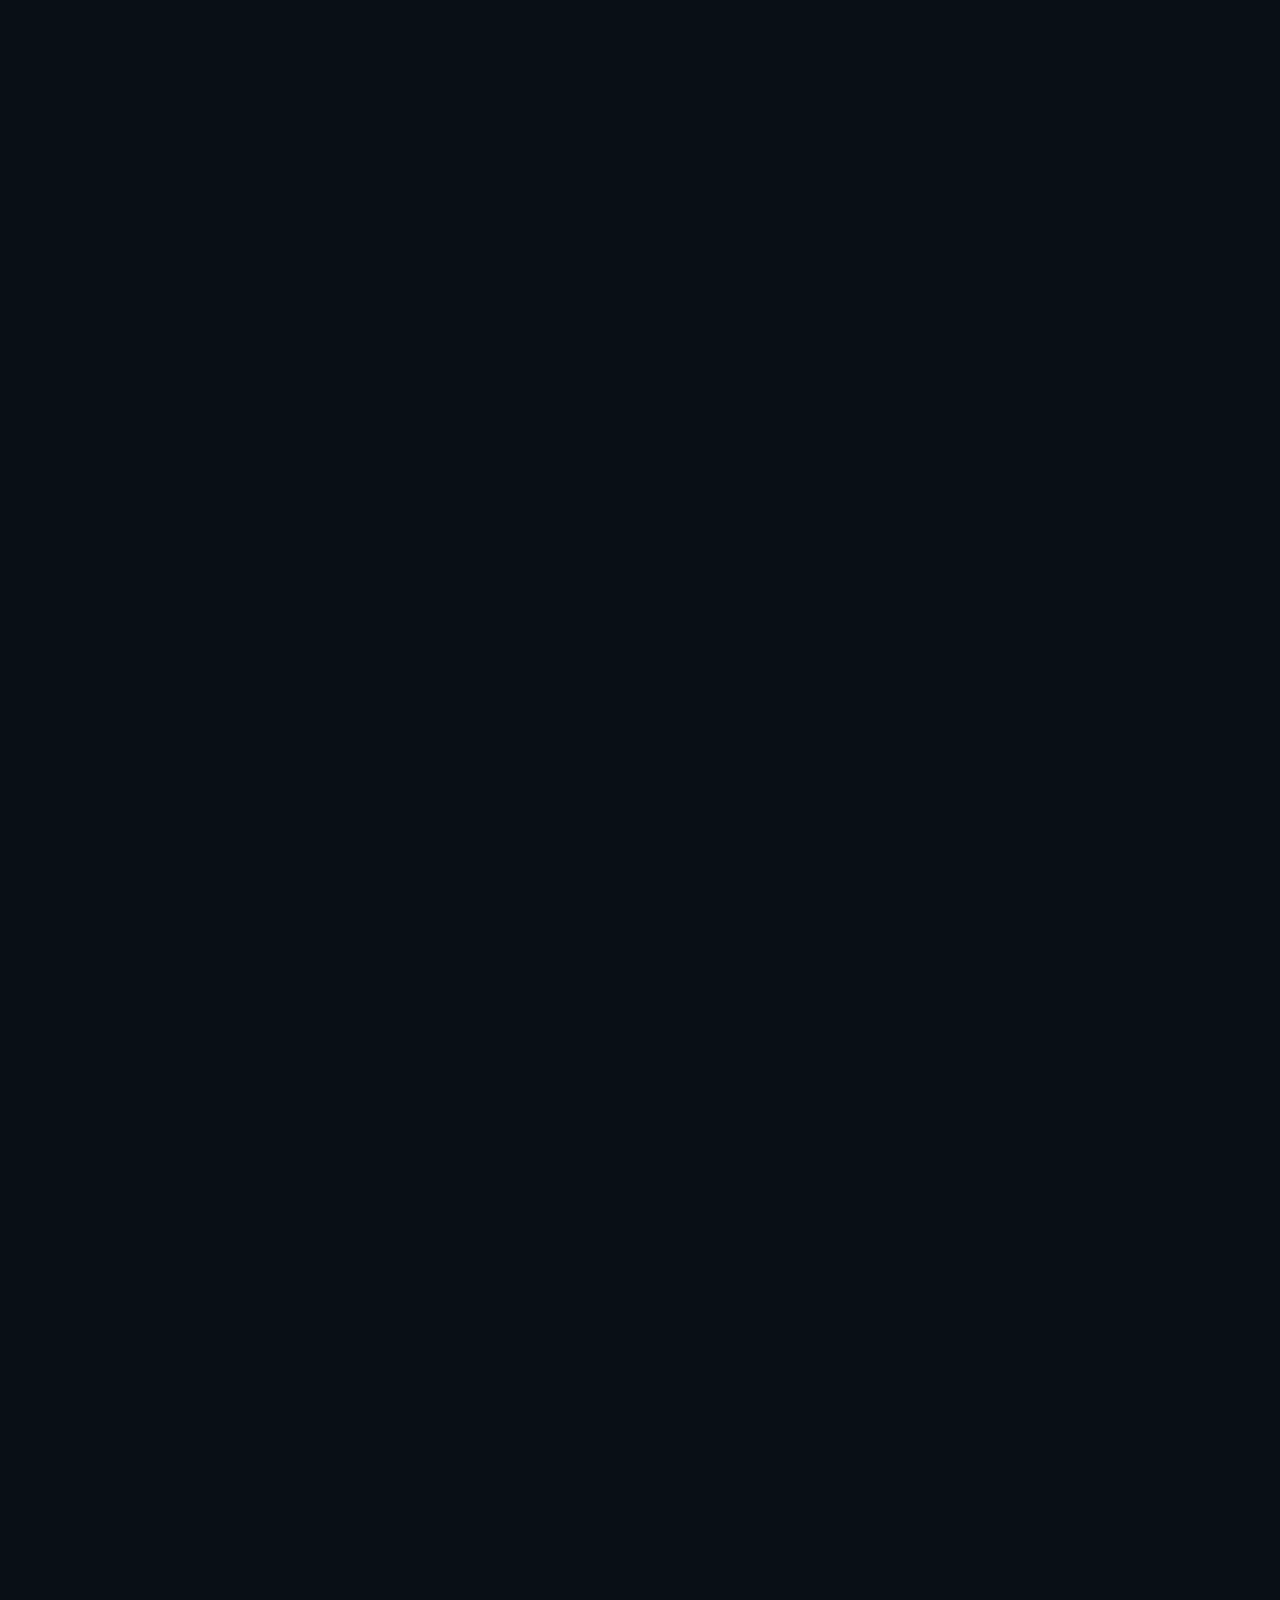
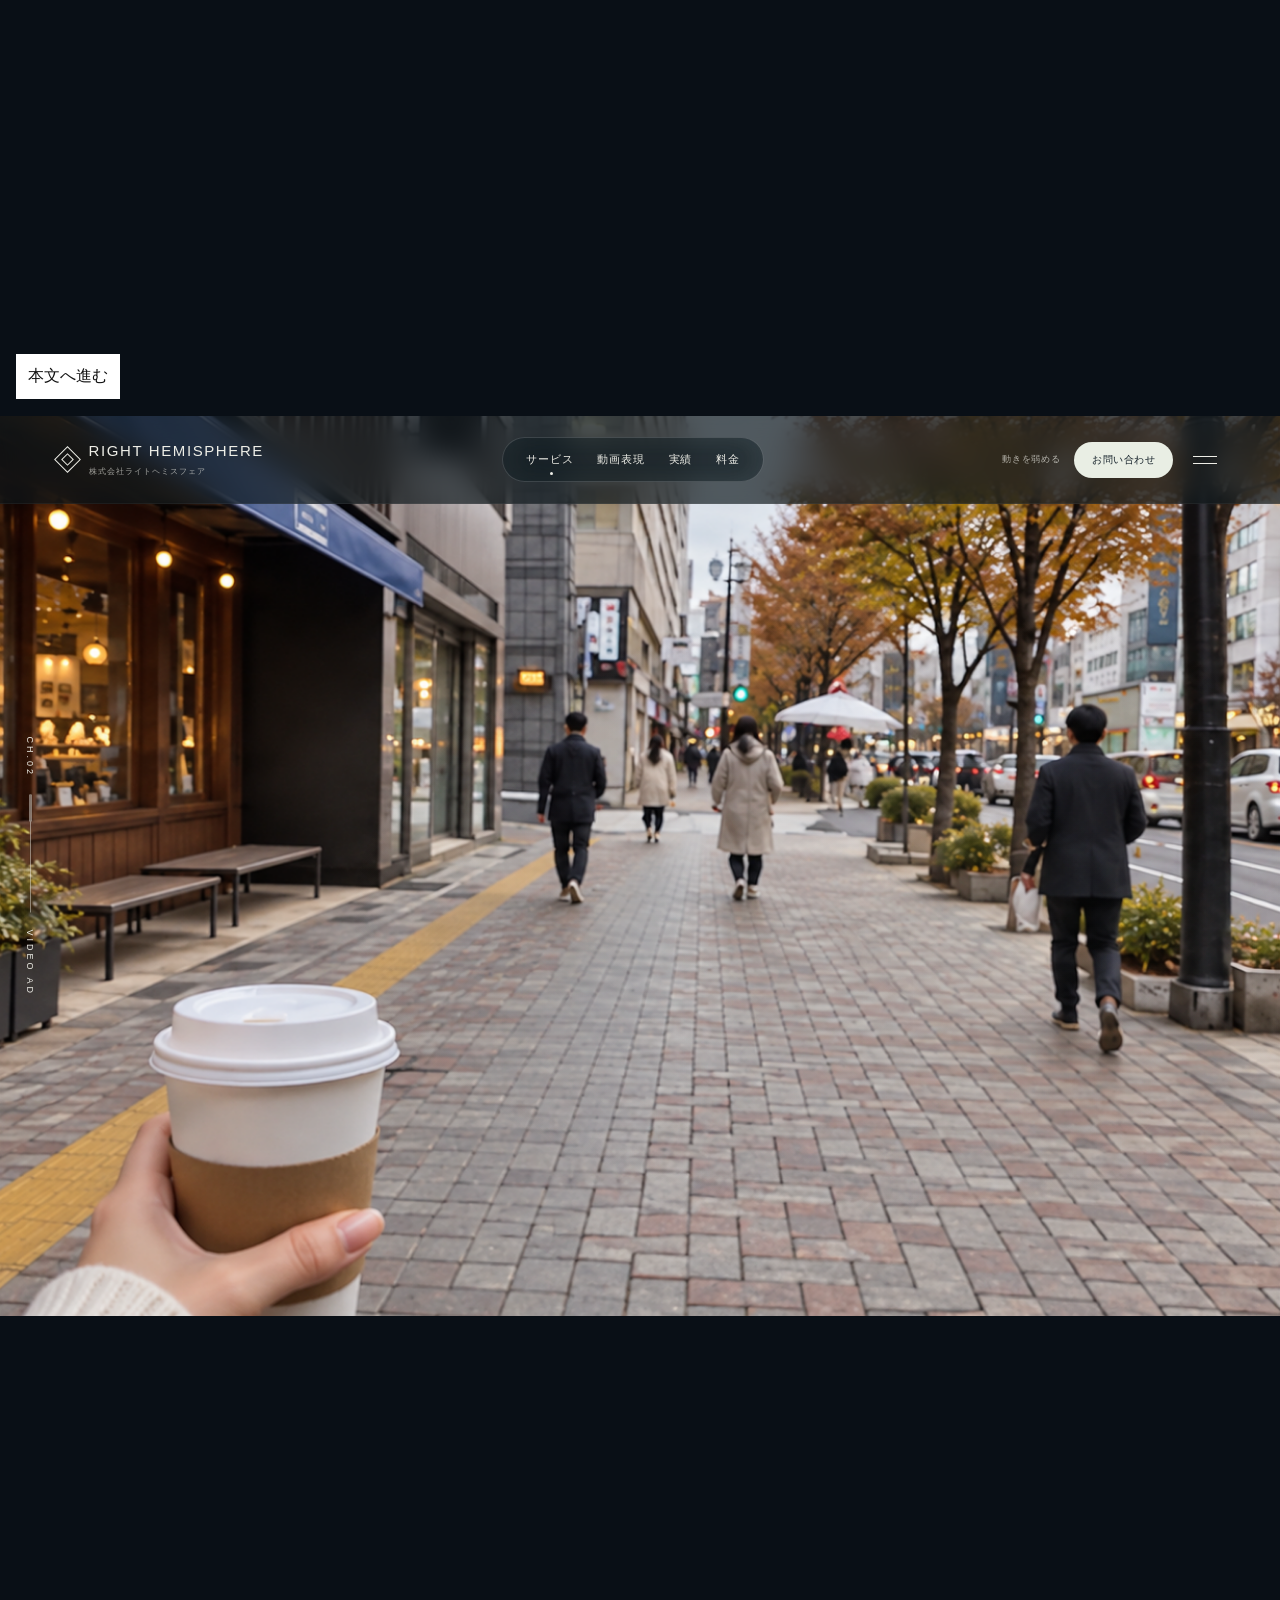
==== index.html @ cf615738 "Preserve approved website as an independent static site" ====
<!doctype html><html lang="ja"><head><meta charset="utf-8"><meta name="viewport" content="width=device-width,initial-scale=1,viewport-fit=cover"><meta name="robots" content="noindex,nofollow"><meta name="description" content="株式会社ライトヘミスフェア。動画制作・マーケティングのサービス、動画表現、実績、料金を一つの流れで。"><title>RIGHT HEMISPHERE — 株式会社ライトヘミスフェア</title><link rel="icon" href="data:image/svg+xml,%3Csvg xmlns='http://www.w3.org/2000/svg' viewBox='0 0 40 40'%3E%3Crect width='40' height='40' rx='9' fill='%230b1118'/%3E%3Cpath d='M10 29V11h12c10 0 10 12 0 12H10m12-1 9 7' fill='none' stroke='%23d7e8e2' stroke-width='2'/%3E%3C/svg%3E"><link rel="stylesheet" href="site.b2f78f8add09.css"><link rel="stylesheet" href="company.13a84bfcb4d9.css"><script src="app.ae47a06578c8.js" defer></script><script src="company.4720c2dbfc5d.js" defer></script><meta property="og:type" content="website"><meta property="og:site_name" content="RIGHT HEMISPHERE"><meta property="og:title" content="株式会社ライトヘミスフェア"><meta property="og:description" content="動画制作とマーケティングのサービス・動画表現・実績・制作料金をご紹介します。"><meta name="referrer" content="strict-origin-when-cross-origin"></head><body><a class="skip" href="#about">本文へ進む</a><div class="world" aria-hidden="true"><div class="night"></div><iframe style="background:#0c0c0e" id="firstView" title="粒子空間から既存動画へつながる背景" aria-hidden="true" tabindex="-1" src="fv/index.html?v=20261015-five-services"></iframe><div class="media-deck" id="mediaDeck"><div id="loops"></div><canvas id="travel"></canvas><canvas id="journeyCanvas"></canvas></div><div class="black-tide" id="blackTide"></div><div class="ambient"></div><canvas id="prism"></canvas><div id="fallback" class="fallback"><svg viewBox="0 0 700 600"><path d="M330 30L70 510L620 505Z" fill="#b8dcd815" stroke="#c7e5e0"/><path d="M330 30L370 56L665 540L620 505Z" fill="#b0cce41c" stroke="#c7e5e080"/></svg></div><canvas id="dust"></canvas><div class="grain"></div><div id="flash" class="flash"></div></div><div id="journeyStatus" class="journey-status" role="status" hidden></div>
<header id="header" class="header"><a class="brand" href="#prologue" aria-label="RIGHT HEMISPHERE 最初へ"><i aria-hidden="true"></i><span>RIGHT HEMISPHERE<small>株式会社ライトヘミスフェア</small></span></a><nav class="top-nav" aria-label="サイトナビゲーション"><a href="#about">サービス</a><a href="#works">動画表現</a><a href="#case-property">実績</a><a href="#pricing-full">料金</a></nav><div class="header-actions"><button id="motionToggle" class="motion-toggle" aria-pressed="false">動きを弱める</button><a class="contact-link" href="#contact">お問い合わせ</a><button id="menuOpen" class="burger" aria-label="メニューを開く"><i></i></button></div></header><aside class="rail" aria-hidden="true"><span id="railNumber">CH.00</span><div class="rail-line"><i id="railFill"></i></div><span id="railName">FIRST VIEW</span></aside><main><section id="prologue" class="chapter intro" data-chapter="FIRST VIEW"><div class="intro-stage"><div class="intro-copy" id="introCopy"><span class="eyebrow">RIGHT HEMISPHERE</span><h1>株式会社ライトヘミスフェア</h1></div><div class="intro-bottom"><a href="#rooftop">世界へ進む <span>↓</span></a><span>COMPANY SITE</span></div></div></section><section id="rooftop" class="chapter film-chapter rooftop-chapter" data-chapter="CONCEPT"><div class="scene"><div class="surface company-surface concept-surface"><div class="eyebrow">CONCEPT</div><h2>マーケティング戦略を<br>映像で表現する。</h2><p>誰に、何を、どのように。<br>商品やサービスの魅力を最大限に伝え、<br>ユーザーの感情や思考を動かす動画表現。</p><a class="subtle-link" href="#about">サービスを見る <span>↓</span></a></div></div></section><section id="about" class="chapter film-chapter service-journey" data-chapter="VIDEO AD" data-service="0" data-copy-position="right"><div class="scene"><div class="surface company-surface"><div class="eyebrow"><em>01</em> SERVICES</div><h2>動画広告</h2><p class="lead">商品・サービスや掲載先に合わせた動画広告を制作します。訴求や台本の内容に沿って、素材と編集による表現を組み立てます。</p><a class="subtle-link" href="#about-inside">映像の世界へ <span>↓</span></a></div></div><span id="about-inside" class="inner-anchor" aria-hidden="true"></span></section><section id="philosophy" class="chapter film-chapter service-journey" data-chapter="SOCIAL MEDIA" data-service="1" data-copy-position="right"><div class="scene"><div class="surface company-surface"><div class="eyebrow"><em>02</em> SERVICES</div><h2>SNS運用</h2><p class="lead">SNS向けの動画や投稿を通じた、継続的な発信を支援します。発信する内容や動画の見せ方を検討し、制作・運用につなげます。</p><a class="subtle-link" href="#philosophy-inside">映像の世界へ <span>↓</span></a></div></div><span id="philosophy-inside" class="inner-anchor" aria-hidden="true"></span></section><section id="ai" class="chapter film-chapter service-journey" data-chapter="VIDEO CREATIVE" data-service="2" data-copy-position="lower-left"><div class="scene"><div class="surface company-surface"><div class="eyebrow"><em>03</em> SERVICES</div><h2>動画クリエイティブ<br>制作代行</h2><p class="lead">撮影素材やAI生成素材、文字・図形・イラストなどを用いた動画を制作します。広告やSNSなど、用途に合わせた動画表現をご相談いただけます。</p><a class="subtle-link" href="#ai-inside">映像の世界へ <span>↓</span></a></div></div><span id="ai-inside" class="inner-anchor" aria-hidden="true"></span></section><section id="creative" class="chapter film-chapter service-journey" data-chapter="MARKETING" data-service="3" data-copy-position="lower-left"><div class="scene"><div class="surface company-surface"><div class="eyebrow"><em>04</em> SERVICES</div><h2>マーケティング支援</h2><p class="lead">商品・サービスの訴求や、動画での表現方法を検討します。マーケティングの意図を整理し、動画の企画・制作につながる判断を支援します。</p><a class="subtle-link" href="#creative-inside">映像の世界へ <span>↓</span></a></div></div><span id="creative-inside" class="inner-anchor" aria-hidden="true"></span></section><section id="live" class="chapter film-chapter service-journey" data-chapter="AI VIDEO" data-service="4" data-copy-position="lower-right"><div class="scene"><div class="surface company-surface"><div class="eyebrow"><em>05</em> SERVICES</div><h2>AIを活用した動画制作</h2><p class="lead">生成AIによる映像・画像素材を活用した動画を制作します。実写素材やアニメーションと組み合わせ、制作したい表現に合わせてご相談いただけます。</p><a class="subtle-link" href="#live-inside">映像の世界へ <span>↓</span></a></div></div><span id="live-inside" class="inner-anchor" aria-hidden="true"></span></section><div class="cape-gate" aria-hidden="true"></div><section id="works" class="chapter works-chapter" data-chapter="EXPRESSIONS"><div class="works-sticky"><div class="works-header"><div><div class="eyebrow"><em>06</em> VIDEO EXPRESSIONS</div><h2>動画表現</h2></div><p>商品・サービスの紹介や動画広告に活用できる、<br>さまざまな動画表現をご紹介します。</p></div><div class="works-window"><div id="worksTrack" class="works-track"><button class="work-card" data-work="0" data-video="talk-27ccb4b64521" data-note="" aria-label="トーク動画：動画を再生"><div class="portrait"><img src="company-media/talk-27ccb4b64521.jpg" alt="トーク動画の表現見本" loading="lazy"><span class="play-mark" aria-hidden="true">▶</span></div><span>01 / 表現見本を再生</span><h3>トーク動画</h3><p>演者がカメラに向かって話し、商品・サービスの特徴や使い方を紹介します。</p></button><button class="work-card" data-work="1" data-video="vlog-0e054e6774a2" data-note="" aria-label="Vlog風動画：動画を再生"><div class="portrait"><img src="company-media/vlog-0e054e6774a2.jpg" alt="Vlog風動画の表現見本" loading="lazy"><span class="play-mark" aria-hidden="true">▶</span></div><span>02 / 表現見本を再生</span><h3>Vlog風動画</h3><p>日常や体験の流れを通して、商品・サービスの使用場面を見せます。</p></button><button class="work-card" data-work="2" data-video="avatar-6c2cd410f1b4" data-note="" aria-label="AIアバター：動画を再生"><div class="portrait"><img src="company-media/avatar-6c2cd410f1b4.jpg" alt="AIアバターの表現見本" loading="lazy"><span class="play-mark" aria-hidden="true">▶</span></div><span>03 / 表現見本を再生</span><h3>AIアバター</h3><p>AIで生成した人物を話し手に、商品やサービスを紹介します。</p></button><button class="work-card" data-work="3" data-video="vtuber-6756c906fc2b" data-note="" aria-label="AI VTuber：動画を再生"><div class="portrait"><img src="company-media/vtuber-6756c906fc2b.jpg" alt="和装キツネのAI VTuberの表現見本" loading="lazy"><span class="play-mark" aria-hidden="true">▶</span></div><span>04 / 表現見本を再生</span><h3>AI VTuber</h3><p>AIを活用して制作する、アニメ調のキャラクターによる動画です。語りや表情、身振りを組み合わせて表現します。</p></button><button class="work-card" data-work="4" data-video="motion-ac9fcb47bda2" data-note="" aria-label="モーショングラフィックス：動画を再生"><div class="portrait"><img src="company-media/motion-ac9fcb47bda2.jpg" alt="モーショングラフィックスの表現見本" loading="lazy"><i class="play-mark" aria-hidden="true">▶</i></div><span>05 / 表現見本を再生</span><h3>モーショングラフィックス</h3><p>文字・図形・ロゴの動きを組み合わせ、メッセージを視覚的に表現します。</p></button><button class="work-card" data-work="5" data-video="illustration-cb7f41182b95" data-note="" aria-label="イラストアニメーション：動画を再生"><div class="portrait"><img src="company-media/illustration-cb7f41182b95.jpg" alt="イラストアニメーションの表現見本" loading="lazy"><span class="play-mark" aria-hidden="true">▶</span></div><span>06 / 表現見本を再生</span><h3>イラストアニメーション</h3><p>イラストに瞬きや揺れなどの動きを加え、場面や感情を表現します。</p></button><button class="work-card" data-work="6" data-video="motion-comic-669017996660" data-note="" aria-label="モーションコミック：動画を再生"><div class="portrait"><img src="company-media/motion-comic-669017996660.jpg" alt="モーションコミックの表現見本" loading="lazy"><span class="play-mark" aria-hidden="true">▶</span></div><span>07 / 表現見本を再生</span><h3>モーションコミック</h3><p>漫画の人物やコマ、セリフに動きを加え、物語を展開します。</p></button><button class="work-card" data-work="8" data-video="infographic-5a4de4361dcd" data-note="" aria-label="インフォグラフィック：動画を再生"><div class="portrait"><img src="company-media/infographic-5a4de4361dcd.jpg" alt="折れ線インフォグラフィックの表現見本" loading="lazy"><span class="play-mark" aria-hidden="true">▶</span></div><span>08 / 表現見本を再生</span><h3>インフォグラフィック</h3><p>数値や仕組み、手順を、図解と動きでわかりやすく伝えます。</p></button><button class="work-card" data-work="9" data-video="clay-0fd35ba34732" data-note="" aria-label="その他表現：クレイアニメーションを再生"><div class="portrait"><img src="company-media/clay-0fd35ba34732.jpg" alt="クレイアニメーションの表現見本" loading="lazy"><span class="play-mark" aria-hidden="true">▶</span></div><span>09 / 表現見本を再生</span><h3>その他表現</h3><p>AIクレイアニメーション、ペーパークラフトアニメーション、リリックビデオ、ミュージックビデオ風など、質感や音楽を生かした動画表現もご紹介します。</p></button></div></div><div class="works-progress"><i id="worksProgress"></i></div></div></section>
<section id="case-property" class="chapter paper-chapter compact-chapter" data-chapter="WORKS"><div class="editorial compact-layout"><div class="eyebrow"><em>07</em> WORKS</div><h2>実績紹介</h2><div class="cases-grid"><article class="case-layout metric-card"><span class="case-expression">トーク動画</span><h3>不動産一括査定の資料請求</h3><dl class="case-metrics"><div><dt>ROAS</dt><dd><b data-count="220" aria-label="220％">220</b><span>％</span></dd></div><div><dt>月獲得数</dt><dd><b data-count="800" aria-label="800件">800</b><span>件</span></dd></div><div><dt>獲得CPA</dt><dd><b data-count="3000" aria-label="3,000円台">3,000</b><span>円台</span></dd></div></dl></article><article id="case-community" class="case-layout metric-card"><span class="case-expression">Vlog風動画</span><h3>コミュニティへのリスト獲得</h3><dl class="case-metrics"><div><dt>ROAS</dt><dd><b data-count="250" aria-label="250％">250</b><span>％</span></dd></div><div><dt>月獲得数</dt><dd><b data-count="400" aria-label="400件">400</b><span>件</span></dd></div><div><dt>LINE CPA</dt><dd><b data-count="2000" aria-label="2,000円台">2,000</b><span>円台</span></dd></div></dl></article></div></div></section>
<section id="pricing-full" class="chapter paper-chapter compact-chapter" data-chapter="PRICING"><div class="editorial compact-layout"><div class="eyebrow"><em>08</em> PRICING</div><h2>制作料金</h2><div class="pricing-summary"><h3>1本あたりの制作料金</h3><table class="pricing-examples"><thead><tr><th scope="col">制作内容</th><th scope="col">税別／本</th><th scope="col">税込／本</th></tr></thead><tbody><tr id="pricing-plan-full"><th scope="row">台本から編集までの一括作成</th><td>80,000円</td><td>88,000円</td></tr><tr id="pricing-shoot"><th scope="row">素材撮影＋編集</th><td>50,000円</td><td>55,000円</td></tr><tr id="pricing-edit"><th scope="row">素材選択＋編集</th><td>30,000円</td><td>33,000円</td></tr></tbody></table><div class="pricing-actions"><a href="https://goshi-54.github.io/righthemisphere-pricing/guide/" target="_blank" rel="noopener noreferrer">料金・納品仕様の詳細 ↗</a><a href="https://goshi-54.github.io/righthemisphere-pricing/" target="_blank" rel="noopener noreferrer">料金シミュレーター ↗</a></div></div></div></section>
<section id="contact" class="chapter paper-chapter compact-chapter" data-chapter="CONTACT"><div class="editorial company-contact"><div class="eyebrow"><em>09</em> CONTACT</div><div class="contact-grid"><div><h2>お問い合わせ</h2><p>動画制作、SNS運用、マーケティング支援に関する<br>ご相談・お問い合わせ。</p><h3>ご相談内容の例</h3><ul class="contact-examples"><li>商品・サービスを動画で紹介したい</li><li>動画広告やSNS向けの動画を制作したい</li><li>AIを使った映像表現を相談したい</li><li>制作とマーケティングをあわせて相談したい</li></ul><a class="back-top" href="#prologue">ページの最初へ ↑</a></div><div class="form-wire" aria-label="お問い合わせフォーム"><p class="form-help" role="status">お問い合わせの受付はまだ開始していません。</p><fieldset disabled style="border:0;padding:0;margin:20px 0 0;min-width:0"><div class="field"><label for="contact-name">お名前 <span>必須</span></label><input id="contact-name" name="name" autocomplete="off" maxlength="100"></div><div class="field"><label for="contact-company">会社名 <span>任意</span></label><input id="contact-company" name="company" autocomplete="off" maxlength="150"></div><div class="field"><label for="contact-email">メールアドレス <span>必須</span></label><input id="contact-email" name="email" type="email" autocomplete="off" maxlength="254"></div><div class="field"><label for="contact-message">ご相談内容 <span>必須</span></label><textarea id="contact-message" name="message" rows="6" maxlength="2000"></textarea></div><button class="button" type="button" disabled>お問い合わせを送信する <span>→</span></button></fieldset></div></div></div></section></main><footer class="footer"><a class="brand" href="#prologue"><i aria-hidden="true"></i><span>RIGHT HEMISPHERE<small>株式会社ライトヘミスフェア</small></span></a><p>動画制作とマーケティング</p><div><a href="#contact">お問い合わせ ↑</a><span>VIDEO & MARKETING</span></div></footer><dialog id="menu" class="menu" aria-label="全シーンへのメニュー"><button class="close" data-close="menu" aria-label="メニューを閉じる">×</button><div class="eyebrow">6 SECTIONS / 11 SCENES</div><nav id="chapterMenu" aria-label="全シーン"></nav><span class="menu-foot">サービスから、ご相談まで</span></dialog><dialog id="workDetail" class="work-dialog" aria-labelledby="workTitle"><button class="close" data-close="workDetail" aria-label="動画を閉じる">×</button><video id="workVideo" controls playsinline preload="none" hidden></video><img id="workImage" alt=""><div class="work-dialog-copy"><span class="eyebrow">EXPRESSION SAMPLE / 表現の見本</span><h2 id="workTitle"></h2><p id="workDescription"></p><p id="workNote" class="small-note"></p></div></dialog></body></html>
---- site.b2f78f8add09.css ----
:root{--ink:#eeeee7;--muted:#a8b8be;--serif:"Hiragino Mincho ProN","Yu Mincho",YuMincho,serif;--sans:-apple-system,BlinkMacSystemFont,"Hiragino Kaku Gothic ProN",sans-serif;--header:88px}*{box-sizing:border-box}html{scroll-behavior:smooth}body{margin:0;background:#090f16;color:var(--ink);font-family:var(--sans);overflow-x:clip}button,a,input{-webkit-tap-highlight-color:transparent}button,a{color:inherit}button{font:inherit;cursor:pointer;border:0;background:none}a{text-decoration:none}button:focus-visible,a:focus-visible,summary:focus-visible{outline:2px solid #9ecece;outline-offset:5px}::selection{background:#c7d8e2;color:#192832}.skip{position:fixed;top:10px;left:16px;z-index:100;transform:translateY(-160%);background:#fff;color:#111;padding:12px}.skip:focus{transform:none}
.world{position:fixed;inset:0;overflow:hidden;pointer-events:none;z-index:-1;background:#090f16}.night{position:absolute;inset:0;background:radial-gradient(ellipse at 60% 44%,#26445366,transparent 45%),#090f16}.world canvas{position:absolute;inset:0;width:100%;height:100%}.media-deck{position:absolute;inset:-2%;opacity:0;will-change:opacity,transform}.media-deck video{position:absolute;inset:0;width:100%;height:100%;object-fit:cover;opacity:0}.media-deck #travel{width:100%;height:100%;opacity:0}.black-tide{position:absolute;inset:-40% 0 0;transform:translateY(110%);background:linear-gradient(transparent 0,#090f16 30%,#090f16);will-change:transform}.ambient{position:absolute;inset:0;background:radial-gradient(ellipse at 70% 55%,#95bcb50a,transparent 45%)}.grain{position:absolute;inset:0;opacity:.085;background-image:url("data:image/svg+xml,%3Csvg viewBox='0 0 150 150' xmlns='http://www.w3.org/2000/svg'%3E%3Cfilter id='n'%3E%3CfeTurbulence type='fractalNoise' baseFrequency='.8' numOctaves='3' stitchTiles='stitch'/%3E%3C/filter%3E%3Crect width='100%25' height='100%25' filter='url(%23n)' opacity='.35'/%3E%3C/svg%3E");mix-blend-mode:soft-light}.flash{position:absolute;inset:0;background:#e8efed;opacity:0}.fallback{position:absolute;inset:15% 24%;display:none}.fallback svg{height:100%;width:100%}
.header{position:fixed;inset:0 0 auto;height:var(--header);padding:0 4.5vw;display:flex;justify-content:space-between;align-items:center;gap:20px;z-index:40;transition:background .35s,color .35s;border-bottom:1px solid transparent}.brand{font:25px var(--serif);letter-spacing:4px;display:flex;align-items:center;gap:13px;white-space:nowrap}.brand i{width:19px;height:19px;border:1px solid currentColor;transform:rotate(45deg);position:relative}.brand i:after{content:'';position:absolute;inset:4px;border:1px solid currentColor}.top-nav{display:flex;gap:22px;border:1px solid #ffffff26;border-radius:35px;padding:14px 23px;background:#18242c50;backdrop-filter:blur(18px)}.top-nav a{font-size:9px;letter-spacing:2px;position:relative}.top-nav a[aria-current=location]:after{content:'';position:absolute;width:3px;height:3px;border-radius:50%;background:currentColor;left:50%;bottom:-8px}.header-actions{display:flex;align-items:center;gap:14px}.contact-link{border-radius:25px;background:#e9eee4;color:#142029;padding:11px 18px;font-size:9px;letter-spacing:2px}.motion-toggle{font-size:9px;letter-spacing:.08em;opacity:.7;padding:10px 0}.burger{width:35px;height:35px;display:grid;place-items:center}.burger i{width:24px;height:8px;border-top:1px solid currentColor;border-bottom:1px solid currentColor}.header.scrolled{background:#0b151aaa;backdrop-filter:blur(15px);border-bottom-color:#ffffff0c}.header.is-light{color:#15272e}.header.is-light.scrolled{background:#e1e7e190}.header.is-light .top-nav{background:#edf3f080;border-color:#26394322}.header.is-light .contact-link{background:#10222b;color:#fff}
.rail{position:fixed;top:50%;left:25px;transform:translateY(-50%);display:flex;gap:17px;align-items:center;writing-mode:vertical-rl;z-index:25;font-size:9px;letter-spacing:3px;transition:color .4s}.rail.is-light{color:#253b43}.rail-line{height:118px;width:1px;background:currentColor;opacity:.45;position:relative}.rail-line i{position:absolute;top:0;width:3px;left:-1px;background:currentColor}
main{position:relative}.chapter{position:relative}.intro{height:240svh}.intro-stage{position:sticky;top:0;height:100svh;min-height:650px;padding:110px 8vw 75px;display:flex;align-items:end}.intro-copy{margin-bottom:45px;will-change:opacity,transform}.intro-copy h1{font:400 30px var(--serif);letter-spacing:.2em;line-height:1.7;margin:18px 0 9px}.intro-copy p{font-size:12px;letter-spacing:.08em;line-height:2}.eyebrow{font-size:10px;letter-spacing:3px;line-height:1.8;display:flex;align-items:center;gap:16px;font-weight:400}.eyebrow em{font:italic 18px var(--serif);letter-spacing:0;margin-right:4px}.eyebrow:before{content:'';display:block;width:30px;height:1px;background:currentColor;opacity:.5}.intro-copy .eyebrow{font-size:9px;color:#a4bdc5}.intro-copy .eyebrow:before{display:none}.intro-bottom{position:absolute;left:8vw;right:7vw;bottom:30px;display:flex;justify-content:space-between;gap:20px;font-size:9px;letter-spacing:2.5px;color:#aec0c5}.intro-bottom a span{margin-left:15px}.making-pin{width:38px;height:38px;position:absolute;top:28px;right:28px;border:1px solid #e0d6f7a0;border-radius:50%;background:#e5dfed28;box-shadow:0 0 0 5px #d9cbe80a;font:italic 15px var(--serif);z-index:5;backdrop-filter:blur(8px);transition:background .3s,transform .3s}.making-pin:hover{background:#e4d9ef50;transform:scale(1.08)}.intro-stage .making-pin{top:43%;right:8vw}
.film-chapter{height:190svh}.scene{position:sticky;top:0;min-height:660px;height:100svh;display:flex;align-items:center;justify-content:center;padding:100px 6.5vw 50px;perspective:1100px}.surface{color:#1e3239;position:relative;max-width:1200px;width:100%;border:1px solid #ffffffb0;border-radius:30px;padding:42px 45px;background:#ffffff17;backdrop-filter:blur(4px) saturate(1.05);box-shadow:inset 0 1px 0 #ffffffcf,0 15px 65px #26323f14;transform-style:preserve-3d;will-change:transform;transition:background .65s,backdrop-filter .65s}.surface:hover,.surface:focus-within{background:#ffffff55;backdrop-filter:blur(22px) saturate(1.15)}.surface .making-pin{top:-19px;right:28px;color:#25333f;background:#dcd0eab0;border-color:#fffc}.surface h2{font:400 clamp(30px,3.4vw,52px) var(--serif);letter-spacing:.05em;line-height:1.55;margin:26px 0}.surface p{font-size:12px;line-height:2.1;letter-spacing:.015em}.split{display:grid;grid-template-columns:1.06fr 1fr;gap:55px;align-items:start}.lead{font-size:13px!important;line-height:2.2!important}.about-right{padding-top:13px}.service-row{display:grid;grid-template-columns:115px 1fr;gap:18px;align-items:start;border-top:1px solid #25373d26;padding:14px 0}.service-row span{font-size:9px;letter-spacing:2px;padding-top:4px}.service-row p{margin:0;font-size:12px}.metrics{display:grid;grid-template-columns:repeat(4,1fr);border-top:1px solid #25373d26;margin-top:30px;padding-top:18px}.metrics>div{padding:0 24px;border-right:1px solid #25373d26}.metrics>div:first-child{padding-left:0}.metrics>div:last-child{border-right:0}.metrics b{display:block;font:400 28px var(--sans);margin-bottom:8px}.metrics span{font-size:8px;letter-spacing:1.1px;line-height:1.8;display:block}.narrow{max-width:580px}.philosophy-surface h2{margin:20px 0 12px}.principles{display:grid;grid-template-columns:repeat(3,1fr);gap:34px;margin-top:30px}.principles article{border-left:1px solid #263d4226;padding-left:20px}.principles span,.feature-list span{font-size:8px;letter-spacing:2px}.principles h3{font:400 22px var(--serif);letter-spacing:.05em;margin:20px 0 14px}.principles p{font-size:12px;line-height:2;margin:0}.feature-list{display:grid;gap:20px;margin-top:23px}.feature-list article{border-top:1px solid #2c41472b;padding-top:14px;display:grid;grid-template-columns:105px 1fr;gap:7px 15px}.feature-list span{grid-column:1/3}.feature-list h3{font:400 21px var(--serif);margin:8px 0}.feature-list p{margin:4px 0}.chips{display:flex;gap:12px;margin-top:27px;flex-wrap:wrap}.chips span{font-size:8px;letter-spacing:2px;border:1px solid #233f463a;padding:8px 15px;border-radius:18px}.creative-mark{font:400 115px var(--serif);color:#36565b20;line-height:1.1;margin-top:18px}.creative-mark span{display:block;font:8px var(--sans);letter-spacing:3px;color:#3a5058b0;margin-top:7px}.craft-row{display:flex;justify-content:space-between;gap:20px;border-top:1px solid #293e4326;padding:17px 0;font-size:12px}.craft-row b{font-size:9px;font-weight:400;letter-spacing:2px}.live-surface{padding-block:45px}.live-surface h2{font-size:clamp(38px,5.2vw,76px);line-height:1.5;letter-spacing:.06em;margin-block:29px 34px}.live-bottom{display:flex;justify-content:space-between;gap:35px;align-items:end}.live-bottom p{font-size:13px;margin:0}.live-tags{display:flex;flex-direction:column;gap:13px;font-size:8px;letter-spacing:2px}.live-tags span{padding-bottom:10px;border-bottom:1px solid #2e41492b}.cape-gate{height:80svh;display:flex;align-items:center;justify-content:center;color:#beced6;font-size:9px;letter-spacing:6px}.dark-chapter{min-height:120svh;background:transparent}.editorial{position:relative;max-width:1300px;margin:0 auto;padding:130px 8vw 110px;min-height:110svh;display:flex;flex-direction:column;justify-content:center}.editorial .making-pin{top:110px;right:6vw}.editorial h2,.works-header h2{font:400 clamp(32px,4.3vw,62px) var(--serif);line-height:1.65;letter-spacing:.07em;margin:30px 0}.editorial p{font-size:14px;line-height:2.2;letter-spacing:.035em;color:#b0c1c7}.cape-layout{display:grid;grid-template-columns:1.1fr 1fr;gap:40px;align-items:center}.cape-object{height:320px;position:relative;display:grid;place-items:center}.cape-object i{position:absolute;width:160px;height:190px;border:1px solid #c2d6dc70;background:linear-gradient(150deg,#d9e8e91c,#8bafe50a);border-radius:3px;transform:rotate(-17deg) skewY(10deg);box-shadow:0 0 65px #a8d1d508}.cape-object i:nth-child(2){transform:translate(37px,18px) rotate(-17deg) skewY(10deg);border-color:#bbd1e539}.cape-object i:nth-child(3){transform:translate(72px,38px) rotate(-17deg) skewY(10deg);border-color:#c5c4e528}.cape-object span{position:absolute;bottom:0;font-size:8px;letter-spacing:3px;color:#78939c}.editorial-foot{grid-column:1/3;border-top:1px solid #c3d1d129;display:flex;justify-content:space-between;gap:15px;padding-top:25px;font-size:9px;letter-spacing:2px;color:#96afb8}.rescue-layout .split{margin-top:12px}.finish-list{padding-top:60px}.finish-list>div{display:grid;grid-template-columns:30px 1fr auto;gap:18px;align-items:center;border-top:1px solid #c7d7df29;padding:21px 0}.finish-list span{font:italic 14px var(--serif);color:#95aab3}.finish-list p{font-size:15px;margin:0;color:#e0e6e0}.finish-list small{font-size:8px;letter-spacing:2px;color:#92acb5}.rescue-layout:before{content:'';position:absolute;inset:8% -15%;z-index:-1;background:radial-gradient(ellipse at 90% 50%,#56809519,transparent 45%)}
.works-chapter{height:400svh}.works-sticky{position:sticky;top:0;height:100svh;min-height:660px;padding:105px 0 55px;display:flex;flex-direction:column;justify-content:center;overflow:hidden}.works-header{padding-inline:8vw;display:flex;justify-content:space-between;gap:30px;align-items:end;position:relative;margin-bottom:28px}.works-header h2{font-size:35px;margin:14px 0 0;line-height:1.5}.works-header p{font-size:9px;letter-spacing:2px;color:#b4c1c8;line-height:2.2;margin-right:4vw}.works-header small{font-size:8px;letter-spacing:.08em}.works-header .making-pin{right:5vw;top:0}.works-window{overflow:hidden;padding:8px 0 0}.works-track{display:flex;gap:26px;padding-inline:8vw;width:max-content;will-change:transform}.work-card{padding:0;text-align:left;width:340px;flex:0 0 auto;display:block}.work-card img,.work-abstract{height:210px;width:100%;object-fit:cover;border-radius:18px;border:1px solid #c8e1e31c;transition:filter .35s}.work-card:hover img{filter:brightness(1.12)}.work-card>span{display:block;font-size:8px;letter-spacing:2px;color:#90aab7;margin-top:20px}.work-card h3{font:400 22px var(--serif);letter-spacing:.05em;margin:11px 0}.work-card p{font-size:12px;color:#9eb3bd;margin:0;letter-spacing:.06em}.work-abstract{background:radial-gradient(ellipse at 40% 50%,#7c9bab,#142330);position:relative;overflow:hidden;display:grid;place-items:center}.work-abstract i{position:absolute;width:145px;height:115px;border:1px solid #e8ebda88;background:#eee6;backdrop-filter:blur(10px);transform:rotate(-16deg);border-radius:8px}.work-abstract i:nth-child(2){transform:translate(25px,18px) rotate(16deg);background:#edf6;mix-blend-mode:screen}.work-abstract.warm{background:radial-gradient(ellipse at 70% 60%,#c2b3a1,#373849)}.work-abstract.warm i{border-radius:50%;width:130px;height:130px;background:#ecfa}.work-abstract.warm i:nth-child(2){background:#96c9be60}.works-progress{height:1px;background:#a9c2ca2e;margin:32px 8vw 0;position:relative}.works-progress i{position:absolute;left:0;width:0;height:2px;top:0;background:#c1d4d2}
.try-layout h2{margin-bottom:14px}.try-layout>p{margin-top:0}.try-cards{display:grid;grid-template-columns:repeat(3,1fr);gap:23px;margin-top:27px}.try-demo{height:230px;position:relative;border:1px solid #b7d6e33a;border-radius:18px;overflow:hidden;background:radial-gradient(ellipse at 50% 50%,#263f50,#0c1824);isolation:isolate}.try-demo>span{position:absolute;left:22px;bottom:44px;font:20px var(--serif);letter-spacing:.07em;z-index:3}.try-demo>small{position:absolute;left:22px;bottom:21px;font-size:10px;color:#aec7cf;letter-spacing:.05em;z-index:3}.try-prism{position:absolute;inset:11% 24% 29%;clip-path:polygon(50% 0,100% 100%,0 100%);background:linear-gradient(145deg,#e9f1ebbf,#b8d5dd17 25%,#bdced566 90%)}.try-beam{position:absolute;top:34%;left:-20%;right:-20%;height:17%;background:linear-gradient(90deg,transparent,#dae8eaa0,#d9bdd580,transparent);transform:rotate(-17deg);filter:blur(4px);transition:transform .7s,opacity .7s}.try-demo[aria-pressed=true] .try-beam{transform:rotate(13deg);background:linear-gradient(90deg,transparent,#b5decbcc,#bdd0edcc,#dfc4e0cc,#e2d1b4cc,transparent)}.try-demo.frosted{background:repeating-linear-gradient(120deg,#a3c5b4,#c8c9e0 20%,#e1c7b8 40%)}.try-glass{position:absolute;inset:13% 20% 30%;border-radius:15px;border:1px solid #fffc;background:#fff2;backdrop-filter:blur(2px);transform:rotate(-11deg);transition:backdrop-filter .6s,transform .6s,background .6s}.try-demo[aria-pressed=true] .try-glass{backdrop-filter:blur(18px);transform:rotate(9deg);background:#fff5}.air-dot{position:absolute;left:50%;top:38%;height:3px;width:3px;border-radius:50%;background:#d8e9d8;box-shadow:0 0 12px #a3dada;transition:transform .7s}.air-dot:nth-child(1){transform:translate(-23px,-10px)}.air-dot:nth-child(2){transform:translate(17px,-20px)}.air-dot:nth-child(3){transform:translate(8px,15px)}.air-dot:nth-child(4){transform:translate(-14px,25px)}.air-dot:nth-child(5){transform:translate(31px,10px)}.try-demo[aria-pressed=true] .air-dot:nth-child(1){transform:translate(-60px,-34px)}.try-demo[aria-pressed=true] .air-dot:nth-child(2){transform:translate(45px,-46px)}.try-demo[aria-pressed=true] .air-dot:nth-child(3){transform:translate(23px,33px)}.try-demo[aria-pressed=true] .air-dot:nth-child(4){transform:translate(-35px,51px)}.try-demo[aria-pressed=true] .air-dot:nth-child(5){transform:translate(71px,25px)}.tap-hint{font-size:10px!important;color:#91a9b4!important;margin-top:20px!important}.community-layout{background:radial-gradient(ellipse at 70% 55%,#919cdb15,transparent 60%)}.community-layout .split{align-items:center}.community-grid{display:grid;grid-template-columns:1fr 1fr;gap:14px}.community-grid>div{height:135px;border:1px solid #c6d8df2e;border-radius:15px;background:linear-gradient(135deg,#cee7e916,#e8d8f005);display:flex;flex-direction:column;justify-content:center;padding:25px;gap:10px}.community-grid b{font:18px var(--serif);letter-spacing:2px}.community-grid span{font-size:10px;color:#a3bcc7}.news-layout{min-height:100svh}.news-list{border-top:1px solid #b7ccd02d}.news-list details{border-bottom:1px solid #b7ccd02d}.news-list summary{display:flex;gap:24px;align-items:center;padding:26px 0;cursor:pointer;list-style:none}.news-list summary::-webkit-details-marker{display:none}.news-list summary>span{font-size:9px;letter-spacing:2px;color:#9db6bf;min-width:80px}.news-list h3{font:400 19px var(--serif);line-height:1.7;letter-spacing:.05em;margin:0;flex:1}.news-list i{font-style:normal;font-size:18px}.news-list details[open] i{transform:rotate(45deg)}.news-list p{padding:0 0 25px 104px;font-size:12px;max-width:850px}.contact-layout{min-height:115svh;align-items:start}.contact-layout h2{font-size:clamp(45px,7vw,90px);line-height:1.45;margin-top:35px}.contact-layout p{font-size:13px}.cta{margin-top:30px;border:1px solid #d0e1da65;border-radius:40px;padding:18px 24px;background:#edf8e708;display:flex;gap:45px;font-size:12px;letter-spacing:.06em}.cta:hover{background:#edf8e71c}.cta span{font-size:17px}.contact-layout output{font-size:11px;color:#b7dace;min-height:24px;margin-top:16px}.back-top{font-size:10px;letter-spacing:.08em;border-bottom:1px solid #c7d5dc45;padding-bottom:8px;margin-top:30px}.footer{border-top:1px solid #c3d5de1b;max-width:1300px;padding:45px 8vw 100px;margin:auto;display:grid;grid-template-columns:auto 1fr auto;gap:45px;align-items:start}.footer p{font-size:10px;line-height:2;color:#a1b6c0;letter-spacing:.04em;margin:0}.footer>div{display:flex;flex-direction:column;gap:22px;font-size:9px;color:#abc0c8;letter-spacing:1.5px}.footer>div a{text-decoration:underline;text-underline-offset:5px}
.making-hud{position:fixed;z-index:32;right:24px;bottom:max(20px,env(safe-area-inset-bottom));padding:12px 20px;border:1px solid #b1c7d240;border-radius:28px;background:#152632d9;backdrop-filter:blur(12px);font-size:10px;letter-spacing:.06em;box-shadow:0 8px 35px #0002}.making-hud:before{content:'';width:4px;height:4px;background:#cae5d6;display:inline-block;border-radius:50%;margin:0 10px 2px 0}.making-hud.is-light{color:#263f47;background:#eef3f1e6;border-color:#fff8}.making-hud.is-light:before{background:#759ba2}dialog{border:0;padding:0;color:#e1ebe8;background:#0c1822;max-width:none}dialog::backdrop{background:#07101588;backdrop-filter:blur(6px)}.close{position:absolute;top:25px;right:25px;width:38px;height:38px;border:1px solid #b6d0d955;border-radius:50%;font-size:23px;z-index:4}.menu{position:fixed;inset:0;margin:0;width:100%;height:100%;max-height:100%;padding:75px 9vw 90px;background:#e0e9e5e8;backdrop-filter:blur(30px);color:#253943;overflow:auto}.menu .close{border-color:#25394350}.menu nav{display:grid;grid-template-columns:1fr 1fr;grid-auto-flow:column;grid-template-rows:repeat(7,1fr);gap:0 9vw;margin-top:28px;max-width:1050px}.menu nav a{display:flex;gap:18px;align-items:center;border-bottom:1px solid #354b501b;padding:13px 0}.menu nav a>span{font:italic 13px var(--serif);color:#728a90;min-width:24px}.menu nav a b{font:400 23px var(--serif);letter-spacing:.06em}.menu nav a small{display:block;font:9px var(--sans);letter-spacing:2px;margin-top:7px;color:#5b727a}.menu nav a[aria-current=location]{background:linear-gradient(90deg,#bddbd53d,#d9cdec44,transparent);border-radius:8px}.menu-foot{display:block;margin-top:32px;font:12px var(--serif);letter-spacing:3px}.drawer{position:fixed;inset:0 0 0 auto;margin:0;width:min(480px,100%);height:100%;max-height:100%;padding:70px 35px 45px;overflow:auto;border-left:1px solid #a7c0cb2c}.drawer h2{font:400 29px var(--serif);line-height:1.6;letter-spacing:.04em;margin:27px 0}.drawer h3{font-size:10px;font-weight:400;letter-spacing:2px;color:#b7cfd7;margin:28px 0 12px}.drawer p{font-size:13px;line-height:2.1;color:#b7cbd0}.drawer a{font-size:11px;border-bottom:1px solid #c5dadd80;padding-bottom:4px}.drawer ul{padding-left:18px;font-size:12px;color:#b4c8d0;line-height:2.2}.work-dialog{position:fixed;inset:5vh 6vw;margin:auto;width:min(900px,88vw);max-height:90vh;border-radius:20px;overflow:auto}.work-dialog>img{display:block;width:100%;aspect-ratio:16/9;object-fit:cover}.work-dialog-copy{padding:35px}.work-dialog h2{font:400 31px var(--serif);letter-spacing:.04em;line-height:1.6}.work-dialog p{font-size:13px;line-height:2;color:#bad0d5}.small-note{font-size:10px!important;color:#91aab3!important}body.low-motion *{scroll-behavior:auto!important}body.low-motion .surface{transform:none!important;transition:none}body.low-motion .try-demo i{transition:none}body.low-motion .media-deck{transform:none!important}
@media(hover:none){.surface,.surface:hover{background:#ffffff60;backdrop-filter:blur(18px) saturate(1.1);transform:none!important}}
@media(min-height:950px) and (min-width:881px){.surface{padding:65px 60px}.surface h2{font-size:49px}.surface p{font-size:14px}.metrics{margin-top:50px;padding-top:30px}.metrics b{font-size:35px}.scene{padding-block:125px 100px}.principles{margin-top:50px}.feature-list{gap:35px}.live-surface h2{font-size:72px}.works-header h2{font-size:43px}.work-card{width:400px}.work-card img,.work-abstract{height:260px}.works-sticky{padding-top:140px}.editorial{padding-block:160px}.intro-copy{margin-bottom:70px}}
@media(max-width:1100px){.top-nav{gap:16px;padding-inline:20px}.top-nav a{font-size:8px}.header{padding-inline:4vw}.contact-link{display:none}.header-actions{gap:15px}.scene{padding-inline:6vw}.surface{padding:35px}.split{gap:35px}.surface h2{font-size:36px}.surface p{font-size:12px}.service-row{grid-template-columns:95px 1fr;gap:12px}.editorial{padding-inline:8vw}.rail{left:16px}.principles{gap:20px}.metrics>div{padding-inline:15px}}
@media(max-width:880px){:root{--header:76px}.top-nav{display:none}.header{padding-inline:26px}.brand{font-size:24px}.rail{display:none}.intro{height:145svh}.intro-stage{min-height:650px;padding-inline:7vw}.intro-copy h1{font-size:27px}.intro-bottom{left:7vw;right:7vw}.film-chapter{height:auto;min-height:110svh}.scene{position:relative;min-height:110svh;height:auto;padding:110px 6vw 90px}.surface{padding:35px 30px;max-width:700px;border-radius:24px}.surface h2{font-size:35px}.surface .split{grid-template-columns:1fr;gap:18px}.about-right{padding-top:0}.about-right .lead{margin-top:0}.metrics{margin-top:25px;grid-template-columns:repeat(4,1fr)}.metrics span{font-size:7px;letter-spacing:.5px}.metrics b{font-size:27px}.principles{grid-template-columns:1fr;gap:20px}.principles article{padding-left:20px}.principles h3{margin:9px 0;font-size:23px}.principles p{font-size:12px}.feature-list{margin-top:0;gap:16px}.feature-list article{grid-template-columns:100px 1fr}.creative-mark{font-size:70px;margin:0}.creative-mark span{font-size:7px}.live-surface h2{font-size:42px}.live-bottom{display:block}.live-tags{flex-direction:row;gap:15px;margin-top:25px}.live-tags span{font-size:7px;letter-spacing:1px}.cape-gate{height:36svh}.dark-chapter{min-height:auto}.editorial{min-height:100svh;padding:115px 7vw 100px}.editorial h2{font-size:38px}.editorial p{font-size:13px}.editorial .making-pin{top:100px;right:7vw}.cape-layout{grid-template-columns:1fr;gap:35px}.cape-object{height:250px}.cape-object i{width:130px;height:150px}.editorial-foot{grid-column:auto;font-size:7px;letter-spacing:1px}.rescue-layout .split{grid-template-columns:1fr;gap:15px}.finish-list{padding-top:0}.finish-list>div{padding:19px 0}.works-chapter{height:auto!important;min-height:0}.works-sticky{position:relative;min-height:0;height:auto;padding:100px 0 90px}.works-header{padding-inline:7vw;display:block}.works-header h2{font-size:34px}.works-header p{font-size:8px;margin-top:20px}.works-header .making-pin{right:7vw;top:0}.works-window{overflow-x:auto;scroll-snap-type:x mandatory;padding-bottom:15px}.works-track{padding-inline:7vw;gap:20px;transform:none!important}.work-card{width:min(350px,78vw);scroll-snap-align:center}.work-card img,.work-abstract{height:210px}.works-progress{display:none}.try-cards{gap:15px}.try-demo{height:210px}.community-layout .split{grid-template-columns:1fr;gap:27px}.community-grid>div{height:130px}.news-list summary{gap:17px}.news-list summary>span{font-size:8px;min-width:58px}.news-list h3{font-size:17px}.news-list p{padding-left:75px}.contact-layout h2{font-size:62px}.footer{grid-template-columns:1fr 1fr;gap:27px;padding-inline:7vw}.footer .brand{grid-column:1/3}.menu{padding:78px 7vw 80px}.menu nav{grid-template-columns:1fr 1fr;gap:0 35px}.menu nav a b{font-size:20px}.making-hud{right:18px;bottom:max(16px,env(safe-area-inset-bottom));font-size:10px;padding:11px 17px}}
@media(max-width:600px){:root{--header:74px}.header{padding-inline:22px}.brand{font-size:22px;letter-spacing:3px;gap:12px}.brand i{width:16px;height:16px}.motion-toggle{font-size:9px}.header-actions{gap:14px}.burger{width:28px}.burger i{width:23px}.intro-stage{height:100svh;min-height:700px;padding-bottom:110px}.intro-copy{margin-bottom:32px}.intro-copy h1{font-size:28px;letter-spacing:.17em}.intro-copy .eyebrow{font-size:8px;letter-spacing:2px}.intro-copy p{font-size:11px}.intro-bottom{bottom:69px;font-size:8px;letter-spacing:1px}.intro-bottom>span{max-width:115px;text-align:right;line-height:1.7}.intro-stage .making-pin{right:6vw;top:35%}.fallback{inset:12% 3% 40%}.scene{padding:105px 24px 95px;min-height:110svh}.surface{padding:32px 25px 29px;border-radius:24px}.surface .making-pin{right:23px}.eyebrow{font-size:9px;letter-spacing:1.8px;gap:10px}.eyebrow em{font-size:16px}.eyebrow:before{width:20px}.surface h2{font-size:29px;line-height:1.75;margin:23px 0}.surface p{font-size:12px;line-height:2.1}.lead{font-size:12px!important}.service-row{grid-template-columns:80px 1fr;gap:8px;padding:13px 0}.service-row span{font-size:8px;letter-spacing:1px}.service-row p{font-size:11px}.metrics{grid-template-columns:1fr 1fr;gap:20px 0;margin-top:23px;padding-top:23px}.metrics>div{padding-inline:0!important}.metrics>div:nth-child(even){padding-left:18px!important;border-right:0}.metrics span{font-size:7px;letter-spacing:.5px}.metrics b{font-size:27px}.principles{gap:23px;margin-top:25px}.principles h3{font-size:21px}.principles span,.feature-list span{font-size:7px;letter-spacing:1.5px}.feature-list article{grid-template-columns:80px 1fr;gap:7px 12px}.feature-list h3{font-size:20px}.feature-list p{font-size:11px}.chips{gap:7px;margin-top:23px}.chips span{font-size:7px;letter-spacing:1px;padding:7px 11px}.creative-mark{font-size:65px}.craft-row{font-size:11px;padding:15px 0}.craft-row b{font-size:8px}.live-surface h2{font-size:34px;line-height:1.7}.live-tags{gap:12px}.live-tags span{font-size:7px;letter-spacing:0}.editorial{padding:115px 25px 100px}.editorial h2{font-size:33px;line-height:1.7}.editorial .making-pin{right:24px;top:98px}.editorial p{font-size:12px;line-height:2.2}.cape-layout{gap:20px}.cape-object{height:220px}.cape-object span{font-size:7px}.editorial-foot{font-size:7px;letter-spacing:.7px}.finish-list small{font-size:7px;letter-spacing:1px}.finish-list p{font-size:13px}.finish-list>div{gap:12px}.works-header{padding-inline:25px}.works-header h2{font-size:30px}.works-header p small{font-size:8px;letter-spacing:0}.works-header .making-pin{right:25px}.works-track{padding-inline:25px}.work-card{width:78vw}.work-card img,.work-abstract{height:190px}.work-card h3{font-size:22px}.try-cards{grid-template-columns:1fr;gap:17px;margin-top:22px}.try-demo{height:185px}.try-demo>span{font-size:22px}.try-prism{inset:10% 29% 19%}.try-glass{inset:13% 28% 19%}.community-grid{gap:12px}.community-grid>div{padding:20px;height:120px}.community-grid b{font-size:16px;letter-spacing:1px}.community-grid span{font-size:10px}.news-list summary{gap:12px;padding-block:24px}.news-list summary>span{font-size:7px;min-width:43px;letter-spacing:1px}.news-list h3{font-size:15px;line-height:1.9}.news-list p{padding-left:55px;font-size:11px}.contact-layout h2{font-size:52px}.cta{font-size:11px;padding:17px 20px;gap:20px}.contact-layout output{font-size:10px}.footer{grid-template-columns:1fr;padding:40px 25px 90px;gap:28px}.footer .brand{grid-column:auto}.footer>div{gap:18px;font-size:8px}.menu{padding:76px 28px 70px}.menu nav{display:flex;flex-direction:column;margin-top:21px}.menu nav a{padding:13px 0}.menu nav a b{font-size:21px}.menu nav a small{font-size:8px;margin-top:4px}.menu-foot{font-size:11px}.drawer{padding:70px 28px 40px}.drawer h2{font-size:26px}.drawer p{font-size:13px}.work-dialog{inset:8vh 5vw;width:90vw}.work-dialog-copy{padding:25px}.work-dialog h2{font-size:25px}.work-dialog>img{aspect-ratio:4/3}.making-hud{font-size:9px;padding:11px 15px}.making-pin{width:35px;height:35px}}
@media(max-height:720px) and (min-width:881px){.surface{padding:31px 38px}.surface h2{font-size:34px;margin:21px 0}.surface p{font-size:12px}.metrics{margin-top:23px;padding-top:16px}.metrics b{font-size:26px}.service-row{padding-block:11px}.principles{margin-top:22px}.principles h3{font-size:21px;margin:15px 0 9px}.feature-list{gap:12px;margin-top:15px}.feature-list article{padding-top:11px}.chips{margin-top:20px}.live-surface h2{font-size:52px;margin:25px 0 30px}.works-header h2{font-size:29px}.work-card img,.work-abstract{height:190px}.work-card{width:320px}.works-header{margin-bottom:25px}.work-card>span{margin-top:15px}.works-progress{margin-top:25px}}
@media(prefers-reduced-motion:reduce){html{scroll-behavior:auto}*{scroll-behavior:auto!important}}

@media(min-width:881px){.surface{min-height:calc(100svh - 170px);display:flex;flex-direction:column;justify-content:center}.intro-bottom>span{margin-right:180px}}
@media(max-width:600px){.intro-bottom>span{margin-right:0}.intro-bottom{bottom:85px}}
.ai-surface{background:#ffffff64}.ai-surface:hover,.ai-surface:focus-within{background:#ffffff88}.live-surface{background:#ffffff7a}.live-surface:hover,.live-surface:focus-within{background:#ffffff90}
@media(hover:none){.ai-surface,.ai-surface:hover{background:#ffffff80}.live-surface,.live-surface:hover{background:#ffffff8f}}
.rescue-layout:before{inset:8% 0}

.surface{background:rgba(255,255,255,0.09);backdrop-filter:blur(4px) saturate(1.05)}.surface:hover,.surface:focus-within{background:rgba(255,255,255,0.33);backdrop-filter:blur(22px) saturate(1.15)}.ai-surface{background:rgba(255,255,255,0.39)}.live-surface{background:rgba(255,255,255,0.48)}.ai-surface:hover,.ai-surface:focus-within{background:rgba(255,255,255,0.53)}.live-surface:hover,.live-surface:focus-within{background:rgba(255,255,255,0.56)}@media(hover:none){.surface,.surface:hover{background:rgba(255,255,255,0.38);backdrop-filter:blur(22px)}.ai-surface,.ai-surface:hover{background:#ffffff80}.live-surface,.live-surface:hover{background:#ffffff8f}}
---- company.13a84bfcb4d9.css ----
.brand{font:15px var(--sans);letter-spacing:1.6px;gap:12px}.brand small{display:block;font-size:8px;letter-spacing:1px;margin-top:7px;opacity:.64}.header{gap:18px}.top-nav{gap:24px}.top-nav a{font-size:11px;letter-spacing:.07em}.contact-link{font-size:10px;letter-spacing:.05em}.intro{height:195svh}.intro-stage{align-items:center;isolation:isolate;min-height:0}.intro-stage:after{content:'';position:absolute;inset:0;background:linear-gradient(90deg,#0103098c,transparent 76%);z-index:-1;pointer-events:none}#firstView{position:absolute;inset:0;width:100%;height:100%;border:0;z-index:-2}.world #prism,.world #fallback,.world #flash{display:none!important}.intro-copy{margin:0 0 45px;max-width:840px;pointer-events:none;text-shadow:0 3px 25px #01030980}.intro-copy h1{font:400 clamp(33px,4.1vw,60px) var(--serif);letter-spacing:.04em;line-height:1.6;margin:23px 0 27px}.intro-copy p{font-size:13px;line-height:2.25;letter-spacing:.02em;color:#d7e0e4}.intro-copy .eyebrow{font-size:9px;letter-spacing:2.5px;color:#a5bac8}.intro-bottom{bottom:30px;z-index:3;pointer-events:none}.intro-bottom a{pointer-events:auto}.intro-bottom>span{margin-right:200px;font-size:8px}.intro-stage .making-pin{top:calc(var(--header) + 32px);right:6vw}.company-surface{min-height:calc(100svh - 185px);background:#ffffff55;backdrop-filter:blur(13px) saturate(1.08);padding:clamp(35px,4vw,65px)}.company-surface:hover,.company-surface:focus-within{background:#ffffff85;backdrop-filter:blur(22px)}.company-surface .split{align-items:center;gap:6vw}.company-surface h2{font-size:clamp(30px,3.4vw,48px);line-height:1.75}.service-body .lead{margin-bottom:30px;font-size:14px!important}.craft-row b{white-space:nowrap;font-size:11px;letter-spacing:.03em}.craft-row span{font-size:11px}.subtle-link{display:inline-flex;gap:35px;font-size:11px;border-bottom:1px solid #25414d55;padding:12px 0}.subtle-link span{font-size:17px}.context-grid{display:grid;grid-template-columns:1fr 1fr;gap:45px;border-top:1px solid #25373d26;padding-top:25px;margin-bottom:20px}.context-grid h3{font:400 20px var(--serif);line-height:1.6}.context-grid p{font-size:13px;line-height:2.2}.cape-gate{height:65svh}.works-sticky{height:100svh;min-height:700px;padding:110px 0 40px}.works-header{margin-bottom:22px}.works-header h2{font-size:clamp(28px,3vw,43px);margin:16px 0 0;line-height:1.55}.works-header p{font-size:11px;letter-spacing:.06em;line-height:2.2}.works-header small{font-size:8px;letter-spacing:1.5px}.works-track{gap:32px;padding-right:12vw}.work-card{width:235px;position:relative}.portrait{height:clamp(245px,43svh,460px);aspect-ratio:9/16;position:relative;background:#131e28;border:1px solid #b2c4d52b;border-radius:6px;overflow:hidden;width:auto}.portrait img{height:100%;width:100%;object-fit:contain;border:0;border-radius:0}.work-card>span{font-size:8px;letter-spacing:.1em;margin-top:15px}.work-card h3{font:400 18px var(--serif);margin:9px 0;letter-spacing:.03em}.work-card p{font-size:10px;line-height:1.8;letter-spacing:0}.play-mark{position:absolute;left:50%;top:50%;transform:translate(-50%,-50%);width:44px;height:44px;display:grid;place-items:center;border:1px solid #fffa;border-radius:50%;background:#05101e77;font-size:13px;color:#fff;box-shadow:0 0 35px #0006}.pending-art{height:100%;width:100%;background:radial-gradient(ellipse at 50% 30%,#66829150,transparent 70%),linear-gradient(145deg,#142a36,#121721);display:flex;flex-direction:column;align-items:center;justify-content:center;gap:32px;overflow:hidden}.pending-icon{font:100px var(--serif);color:#bad0d01c;line-height:1}.pending-art small{font-size:8px;letter-spacing:3px;color:#91abb3}.art-3{background:radial-gradient(ellipse at 50% 20%,#9982b34d,transparent 72%),#181c2c}.art-4{background:linear-gradient(135deg,#193844,#101a25)}.art-6{background:radial-gradient(circle at 70% 40%,#8189784f,transparent 70%),#161c20}.art-7{background:linear-gradient(135deg,#58433e,#1c1c26)}.art-8{background:radial-gradient(ellipse at 30% 50%,#2d6c7855,transparent 70%),#13232b}.art-9{background:linear-gradient(145deg,#51423f,#262f3f)}.works-progress{margin-top:25px}.paper-chapter{color:#213139;background:#f0f1ed;min-height:100svh}.paper-chapter+.paper-chapter{border-top:1px solid #21313918}.paper-chapter .editorial{min-height:100svh;padding-top:135px;padding-bottom:110px}.paper-chapter .editorial p{color:#4c5e67}.paper-chapter .eyebrow{color:#61737a}.paper-chapter .making-pin{color:#20323b;border-color:#2d42462e;background:#e1e6e470;box-shadow:none}.case-title{display:flex;align-items:center;justify-content:space-between;gap:30px}.case-title h2{font-size:clamp(30px,3.5vw,52px);line-height:1.6;margin-top:25px}.case-index{font:clamp(80px,13vw,170px) var(--serif);color:#6579781c;line-height:1}.case-metrics{display:grid;grid-template-columns:repeat(3,1fr);margin:20px 0 35px;border-top:1px solid #29424a2e;border-bottom:1px solid #29424a2e;padding:28px 0 32px}.case-metrics>div{padding-left:22px;border-left:1px solid #29424a2e}.case-metrics>div:first-child{padding-left:0;border-left:0}.case-metrics dt{font-size:11px;letter-spacing:.06em;color:#647981}.case-metrics dd{margin:15px 0 0;white-space:nowrap}.case-metrics b{font:400 clamp(36px,4.9vw,66px) var(--sans);letter-spacing:-.05em;font-variant-numeric:tabular-nums}.case-metrics dd>span{font-size:16px;margin-left:7px}.case-foot{display:flex;justify-content:space-between;gap:30px}.case-foot p{font-size:10px!important;line-height:2!important;letter-spacing:0!important;margin:0}.case-provenance{max-width:430px;color:#687c83!important}.pricing-chapter{background:#e1e6e4}.pricing-layout h2{font-size:clamp(30px,3.8vw,54px);line-height:1.65;margin-top:30px}.pricing-layout .price{display:flex;align-items:center;gap:16px;margin:15px 0 5px;color:#20343b;font:400 clamp(55px,8vw,105px) var(--sans);letter-spacing:-.06em;line-height:1.2}.price b{font-weight:400}.price>span{font-size:20px;letter-spacing:0;display:flex;flex-direction:column;gap:14px}.price>span>span{font-size:11px;color:#657780}.tax-price{font-size:13px!important;letter-spacing:.03em!important;color:#657780!important}.price-bottom{display:flex;align-items:end;justify-content:space-between;margin-top:35px;padding-top:30px;border-top:1px solid #20343b2e;gap:25px}.button{background:#223a44;color:#f0f3ef;display:inline-flex;justify-content:space-between;align-items:center;gap:35px;min-height:50px;padding:16px 24px;font-size:12px;border:1px solid #20343b;border-radius:3px}.button:hover{background:#39545c}.button-light{color:#25404b;background:transparent}.button-light:hover{background:#2131390a}.price-links{display:flex;gap:25px;flex-wrap:wrap;font-size:10px;letter-spacing:.02em}.price-links a{border-bottom:1px solid #29424a55;padding-bottom:8px}.contact-grid{display:grid;grid-template-columns:1fr 1.1fr;gap:8vw;margin-top:20px;align-items:start}.company-contact h2{font-size:clamp(27px,3vw,44px);line-height:1.65;margin-top:0}.company-contact p{font-size:13px;line-height:2.3}.back-top{display:inline-block;color:#4c616a;border-color:#415d6666}.form-wire{border:1px solid #34505a28;background:#f9faf780;border-radius:8px;padding:28px;min-width:0}.form-preview-notice{font-size:10px!important;line-height:1.8!important;color:#6f654f!important;background:#d9d3bf3d;padding:10px 12px;margin:0 0 20px;letter-spacing:0!important}.form-steps{list-style:none;display:flex;gap:12px;margin:0 0 26px;padding:0;border-bottom:1px solid #243c442e;padding-bottom:15px}.form-steps li{font-size:10px;color:#879398}.form-steps li[aria-current]{color:#243c44;font-weight:600}.field{margin-bottom:20px}.field label{display:block;font-size:12px;margin-bottom:9px}.field label span{font-size:9px;margin-left:10px;color:#566f78}.field label small{font-size:10px;color:#7a8d92}.field input,.field textarea{width:100%;padding:12px;border:1px solid #263f493a;border-radius:2px;background:#fff8;color:#213139;font:13px var(--sans);line-height:1.7}.field input:focus,.field textarea:focus{outline:2px solid #658d92;outline-offset:2px}.field-help,.form-help{font-size:10px!important;line-height:1.8!important;letter-spacing:0!important;margin:7px 0 0}.privacy-preview{font-size:10px;line-height:1.8;margin-bottom:22px}.privacy-preview summary{cursor:pointer}.privacy-preview p{font-size:10px!important;letter-spacing:0!important}.form-actions{display:flex;gap:12px;flex-wrap:wrap}.form-actions .button{font-size:10px;padding:12px 14px;gap:10px}.inquiry-summary{font-size:12px}.inquiry-summary div{padding:15px 0;border-top:1px solid #25404b22}.inquiry-summary dt{color:#7a8d92;font-size:10px;margin-bottom:8px}.inquiry-summary dd{margin:0;white-space:pre-wrap;overflow-wrap:anywhere;line-height:1.8}.form-error{color:#8e4c36!important;background:#ead9cd55;padding:12px;font-size:11px!important}.form-error small{display:block;font-size:9px}.preview-test-button{font-size:10px;color:#687c83;padding:14px 0;text-decoration:underline;text-underline-offset:4px}.completion-mark{font-size:40px;color:#6f958d}.form-wire h3{font:400 22px var(--serif);line-height:1.7}.work-dialog{display:grid;grid-template-columns:minmax(0,1fr) minmax(0,1fr);max-height:88svh;inset:6svh 6vw;overflow:auto;background:#10202c;width:min(900px,88vw)}.work-dialog:not([open]){display:none}.work-dialog>video{display:block;width:100%;height:82svh;max-height:82svh;object-fit:contain;background:#060b11}.work-dialog>video[hidden],.work-dialog>img[hidden]{display:none}.work-dialog-copy{align-self:center;padding:45px 35px}.work-dialog h2{font-size:26px}.work-dialog p{font-size:12px}.work-dialog:has(video[hidden]){grid-template-columns:1fr;max-width:600px}.work-dialog:has(video[hidden]) .work-dialog-copy{padding-top:75px}.footer{max-width:none;color:#b6c4c9;background:#091119}.footer .brand{font-size:13px}.footer p{font-size:9px}.menu nav a b{font-size:19px;line-height:1.5}.menu nav a small{font-size:8px}.menu nav{gap:0 6vw}.making-hud{font-size:9px}.making-hud.is-light{background:#f2f4f0e8}.company-contact [hidden],.form-error[hidden]{display:none!important}body.paper-active .header{color:#213139;background:#f0f1eddd;backdrop-filter:blur(18px)}body.paper-active .top-nav{background:#e2e7e366;border-color:#2641492e}body.paper-active .contact-link{background:#213943;color:#f0f3ef}body.paper-active .rail{color:#29424a}body.paper-active .making-hud{background:#f4f5f1ee;color:#29424a;border-color:#29424a2e}
.works-track{align-items:flex-start}.work-card{display:flex;flex-direction:column;align-items:flex-start}.portrait{flex:0 0 auto}.portrait .play-mark{display:grid}.work-card>span{line-height:1.5}
@media(min-width:881px){.price-links{padding-right:195px}}
@media(min-height:950px) and (min-width:881px){.work-card{width:270px}.portrait{height:450px}.works-sticky{padding-top:130px}.company-surface h2{font-size:48px}}
@media(max-height:720px) and (min-width:881px){.works-sticky{min-height:0;padding-top:95px}.portrait{height:300px}.work-card{width:220px}.works-header{margin-bottom:15px}.works-header h2{font-size:25px}.work-card p{font-size:9px}.works-progress{margin-top:16px}.company-surface{padding:30px 40px}.company-surface h2{font-size:34px}.intro-copy h1{font-size:42px}}
@media(max-width:1100px){.brand{font-size:12px;letter-spacing:1.3px}.top-nav{gap:17px}.top-nav a{font-size:10px}.company-surface .split{gap:35px}.service-body .lead{font-size:12px!important}.company-surface h2{font-size:36px}.case-metrics b{font-size:48px}.contact-grid{gap:5vw}.company-contact h2{font-size:34px}}
@media(max-width:880px){.brand{font-size:12px}.brand small{font-size:7px}.intro{height:140svh}.intro-stage{min-height:0}.intro-copy h1{font-size:35px;letter-spacing:.02em}.intro-copy p{font-size:12px}.intro-bottom>span{margin-right:0}.intro-stage .making-pin{top:calc(var(--header) + 25px)}.company-surface{min-height:0;background:#ffffff8c;padding:35px;backdrop-filter:blur(18px)}.company-surface .split{grid-template-columns:1fr;gap:20px}.company-surface h2{font-size:35px;margin:22px 0}.service-body .lead{font-size:13px!important}.context-grid{grid-template-columns:1fr;gap:20px;margin-bottom:15px}.context-grid h3{font-size:21px;margin:0 0 12px}.context-grid p{font-size:12px;margin:0}.works-sticky{height:auto;min-height:0;padding-top:110px;padding-bottom:85px}.works-header h2{font-size:34px}.works-header p{font-size:11px}.work-card{width:225px}.portrait{height:365px;aspect-ratio:9/16}.work-card h3{font-size:18px}.work-card p{font-size:10px}.paper-chapter .editorial{min-height:100svh;padding-top:115px;padding-bottom:90px}.case-title h2{font-size:35px}.case-index{font-size:100px}.case-metrics b{font-size:43px}.case-metrics dd>span{font-size:12px}.case-foot{display:block}.case-foot p+p{margin-top:15px}.price-bottom{align-items:start;flex-direction:column;gap:25px}.pricing-layout h2{font-size:36px}.pricing-layout .price{font-size:70px}.contact-grid{grid-template-columns:1fr;gap:40px}.company-contact h2{font-size:36px}.form-wire{padding:25px}.work-dialog{grid-template-columns:1fr;inset:5svh 6vw;max-height:90svh}.work-dialog>video{height:65svh;max-height:65svh}.work-dialog-copy{padding:25px}.work-dialog h2{font-size:23px}.work-dialog .close{position:fixed;right:9vw;top:7svh;background:#0a1628bb}.work-dialog p{font-size:12px}.footer{grid-template-columns:1fr 1fr;gap:25px}.footer .brand{grid-column:1/3}.menu nav a b{font-size:17px}}
@media(max-width:600px){:root{--header:76px}.header{padding-inline:20px;gap:12px}.brand{font-size:10px;letter-spacing:1px;gap:9px}.brand i{width:13px;height:13px}.brand small{font-size:6px;letter-spacing:.4px}.header-actions{gap:8px}.motion-toggle{font-size:8px}.intro-stage{padding:105px 25px 90px;min-height:0}.intro-copy{margin-bottom:60px}.intro-copy h1{font-size:29px;line-height:1.8;letter-spacing:.01em;margin-bottom:20px}.intro-copy p{font-size:11px;line-height:2.2}.intro-copy .eyebrow{font-size:7px;letter-spacing:1.6px}.intro-bottom{left:25px;right:25px;bottom:60px;align-items:end;font-size:8px;letter-spacing:.7px}.intro-bottom>span{max-width:98px;font-size:7px}.intro-stage .making-pin{right:25px;top:105px}.company-surface{padding:30px 24px}.company-surface h2{font-size:29px;line-height:1.75;margin-bottom:15px}.company-surface .eyebrow{font-size:8px;letter-spacing:.04em;gap:9px}.service-body .lead{font-size:12px!important}.craft-row{gap:15px;padding:16px 0}.craft-row b,.craft-row span{font-size:10px}.subtle-link{font-size:10px;padding:10px 0}.context-grid h3{font-size:19px}.context-grid{gap:25px}.cape-gate{height:35svh;font-size:7px;letter-spacing:3px}.works-header h2{font-size:29px}.works-header p{font-size:10px;margin-right:0}.work-card{width:215px;scroll-snap-align:start}.portrait{height:350px}.case-title h2{font-size:28px}.case-index{font-size:68px}.case-title{gap:15px}.case-metrics{grid-template-columns:1fr;margin-top:10px;padding:0}.case-metrics>div{padding:18px 0;border-left:0;border-top:1px solid #29424a1f;display:flex;align-items:center;justify-content:space-between}.case-metrics>div:first-child{border-top:0}.case-metrics dd{margin:0}.case-metrics b{font-size:44px}.case-metrics dd>span{font-size:13px}.case-foot p{font-size:10px!important}.pricing-layout h2{font-size:29px}.pricing-layout .price{font-size:60px;gap:13px}.price>span{font-size:17px;gap:10px}.price>span>span{font-size:10px}.price-links{flex-direction:column;gap:18px}.company-contact h2{font-size:29px}.company-contact p{font-size:12px}.form-wire{padding:20px 17px}.field input,.field textarea{font-size:16px}.form-steps{gap:10px}.form-steps li{font-size:9px}.button{font-size:11px;padding:14px 18px}.form-actions{flex-direction:column}.footer{grid-template-columns:1fr;padding:40px 25px 100px}.footer .brand{grid-column:auto;font-size:11px}.menu nav{gap:0}.menu nav a b{font-size:19px}.making-hud{font-size:8px;padding:10px 13px}.work-dialog-copy{padding:22px}.work-dialog h2{font-size:22px}}

.pending-label{position:absolute;left:0;right:0;bottom:0;margin:0!important;background:#071320c9;color:#e9f0eb;font-size:8px;letter-spacing:0;line-height:1.7;padding:8px;text-align:center}

.company-surface{background:#ffffff91;backdrop-filter:blur(10px)}.company-surface:hover,.company-surface:focus-within{background:#ffffffb0;backdrop-filter:blur(15px)}.background-open{font-size:9px;border:1px solid #b7cad655;border-radius:25px;padding:10px 13px;white-space:nowrap}.background-dialog{position:fixed;inset:5svh 5vw;width:min(1040px,90vw);margin:auto;max-height:90svh;overflow:auto;border-radius:12px}.background-copy{padding:35px 35px 16px}.background-copy h2{font:400 25px var(--serif);margin:16px 0 20px}.background-copy p,.background-note{font-size:11px;color:#b9cbd0;line-height:1.9}.background-choices{display:flex;gap:10px;flex-wrap:wrap}.background-choices button,.background-inline{border:1px solid #b5ced34a;padding:10px 13px;border-radius:20px;font-size:11px}.background-choices button[aria-pressed=true]{background:#dbe7e3;color:#1d3441}.background-dialog video{width:100%;max-height:53svh;display:block;object-fit:contain;background:#050b12}.background-note{padding:0 35px 20px}.background-inline{margin-top:25px;border-radius:3px}.header.is-light .background-open,body.paper-active .background-open{border-color:#21313944}@media(max-width:880px){.background-open{display:none}.background-copy{padding:65px 22px 18px}.background-copy h2{font-size:22px}.background-choices button{font-size:10px;padding:10px}.background-note{padding:0 22px 20px}.background-dialog video{max-height:50svh}.company-surface{background:#ffffffb0}}

/* Compact rear sections retain the approved content and the existing film timing. */
.paper-chapter.compact-chapter,.paper-chapter.compact-chapter .editorial{min-height:0}
.paper-chapter.compact-chapter .editorial{padding-block:82px 72px;justify-content:flex-start}
.compact-chapter{scroll-margin-top:80px}
.compact-chapter .editorial>.making-pin{top:80px}
.compact-chapter .editorial>h2{font-size:36px;line-height:1.5;margin:20px 0 32px}
.cases-grid{display:grid;grid-template-columns:repeat(2,minmax(0,1fr));gap:28px}
.metric-card{padding:28px;border:1px solid #29424a29;background:#f9faf780;min-width:0;scroll-margin-top:100px}
.case-expression{display:inline-block;border:1px solid #29424a40;padding:5px 10px;font-size:11px;color:#4c5e67}
.metric-card h3{font:400 21px var(--serif);line-height:1.6;margin:18px 0 20px;letter-spacing:.01em}
.metric-card .case-metrics{display:block;margin:0;padding:0;border:0}
.metric-card .case-metrics>div{display:flex;align-items:center;justify-content:space-between;gap:12px;padding:16px 0;border-left:0;border-top:1px solid #29424a25}
.metric-card .case-metrics dt{font-size:12px;letter-spacing:0}
.metric-card .case-metrics dd{margin:0}
.metric-card .case-metrics b{font-size:30px;letter-spacing:-.03em}
.metric-card .case-metrics dd>span{font-size:13px;margin-left:4px}
.pricing-summary{border:1px solid #29424a29;background:#f9faf780;padding:28px}
.pricing-summary h3{font:400 20px var(--serif);margin:0 0 22px}
.pricing-examples{width:100%;border-collapse:collapse;font-size:14px;line-height:1.8}
.pricing-examples th,.pricing-examples td{padding:16px 10px;border-bottom:1px solid #29424a25}
.pricing-examples th{font-weight:400;text-align:left}
.pricing-examples th:first-child{width:54%;padding-left:0}
.pricing-examples thead th{font-size:11px;color:#647981}
.pricing-examples td{font-variant-numeric:tabular-nums;white-space:nowrap}
.pricing-examples tr{scroll-margin-top:100px}
.pricing-actions{display:flex;flex-wrap:wrap;gap:20px 30px;margin-top:26px}
.pricing-actions a{font-size:12px;border-bottom:1px solid #29424a50;padding-bottom:8px}
.contact-grid h3{font:400 19px var(--serif);margin:30px 0 12px}
.contact-examples{font-size:12px;line-height:2.1;color:#4c5e67;padding-left:1.4em;margin:0 0 30px}
.company-surface .context-grid{margin-top:30px}
.works-header>p{max-width:360px}
@media(max-width:880px){
 .paper-chapter.compact-chapter .editorial{padding-block:64px 56px}
 .compact-chapter .editorial>.making-pin{top:60px}
 .compact-chapter .editorial>h2{font-size:30px;margin-bottom:26px}
 .cases-grid{grid-template-columns:1fr;gap:20px}
 .metric-card{padding:22px}
 .metric-card h3{font-size:19px}
 .metric-card .case-metrics b{font-size:28px}
 .pricing-summary{padding:20px}
 .pricing-examples{font-size:12px}
 .pricing-examples th:first-child{width:48%}
 .pricing-examples th,.pricing-examples td{padding:15px 6px}
 .pricing-examples td{font-size:11px}
 .pricing-actions{flex-direction:column;align-items:flex-start;gap:16px}
 .pricing-actions a{font-size:11px}
}
@media(max-width:600px){
 .pricing-summary{padding:18px 12px}
 .pricing-summary h3{font-size:18px}
 .pricing-examples th:first-child{width:46%}
 .pricing-examples th,.pricing-examples td{padding-inline:4px}
 .pricing-examples tbody th{font-size:12px}
 .pricing-examples td{font-size:10px}
 .company-contact h2{font-size:29px}
 .company-contact .contact-grid{gap:28px}
}

/* The replacement first view is a decorative, scroll-driven background. */
#firstView{pointer-events:none}

/* Opening and first glass share a fixed camera stage. */
.intro{height:360svh}
#firstView{position:absolute;inset:0;width:100%;height:100%;z-index:2;pointer-events:none;opacity:1}
.intro-stage:after{display:none}
.intro-copy{text-shadow:0 2px 18px #0009}
#about .scene{position:fixed;inset:0;min-height:0;height:100svh;opacity:0;visibility:hidden;pointer-events:none}
#about .scene[data-arrived=true]{visibility:visible;pointer-events:auto}
.company-surface{background:#ffffff35;backdrop-filter:blur(6px) saturate(1.08)}
.company-surface:hover,.company-surface:focus-within{background:#ffffff80;backdrop-filter:blur(18px)}
@media(max-width:880px){.intro{height:360svh}#about .scene{padding:100px 24px 65px}.company-surface{background:#ffffff85}}

@media(max-width:880px){.media-deck video{object-position:10% center}}

/* Every film glass appears only after travel, not as a separate sliding page. */
.film-chapter .scene{position:fixed;inset:0;min-height:0;height:100svh;visibility:hidden;pointer-events:none}
@media(max-width:880px){.film-chapter .scene{padding:100px 24px 65px;overflow:auto}}

/* Fresh FV composition derived from the reference, without the prism. */
.intro-stage{align-items:center;justify-content:center}
.intro-copy{margin:0;text-align:center;max-width:1000px}
.intro-copy .eyebrow{justify-content:center;color:#c0c0c3;font-size:8px;letter-spacing:3.5px}
.intro-copy h1{font:400 clamp(20px,2.25vw,32px) var(--serif);line-height:1.75;letter-spacing:.14em;margin:25px 0 18px}
.intro-copy h1 br{display:none}
.intro-copy p{font-size:10px;line-height:2.25;letter-spacing:.09em;color:#b3b3b8}
@media(max-width:600px){.intro-copy h1{font-size:22px;letter-spacing:.10em}.intro-copy h1 br{display:block}.intro-copy .eyebrow{font-size:6px;letter-spacing:2px}.intro-copy p{font-size:9px}.intro-stage{padding-inline:28px}}

/* Existing accepted particle renderer is retained. Copy and film roles follow the video-design session. */
#journeyCanvas{position:absolute;inset:0;width:100%;height:100%;opacity:0}
.intro-copy h1{font-size:clamp(22px,2.3vw,34px);letter-spacing:.16em}
.rooftop-chapter .scene{justify-content:flex-end;align-items:center;padding:100px 7vw 65px}
.concept-surface{max-width:580px;width:46%;padding:38px;color:#18323c}
.concept-surface h2{font-size:clamp(25px,2.8vw,40px);line-height:1.8;margin:20px 0}
.concept-surface p{font-size:12px;line-height:2.3}
.service-journey .scene{padding:100px 5vw 65px;justify-content:flex-end;align-items:center}
.service-journey .surface{max-width:520px;width:38%;padding:35px;background:#f1f5f2cf;backdrop-filter:blur(12px)}
.service-journey .surface h2{font-size:clamp(25px,2.6vw,40px);line-height:1.5;margin:20px 0}
.service-journey .surface p{font-size:12px!important;line-height:2.2!important}
.service-journey[data-copy-position=lower-left] .scene{justify-content:flex-start;align-items:flex-end;padding-bottom:70px}
.service-journey[data-copy-position=lower-left] .surface{width:45%;max-width:610px}
.service-journey[data-copy-position=lower-right] .scene{align-items:flex-end;padding-bottom:70px}
.inner-anchor{position:absolute;left:0;pointer-events:none}
.journey-status{position:fixed;left:50%;bottom:26px;transform:translateX(-50%);z-index:20;color:#f5f5f0;background:#0b151bd4;padding:8px 15px;border:1px solid #ffffff26;border-radius:30px;font-size:9px;letter-spacing:.07em;pointer-events:none;white-space:nowrap}
.cape-gate{height:12svh}
@media(max-width:880px){
 .intro-copy h1{font-size:clamp(18px,4vw,28px);letter-spacing:.07em;white-space:nowrap}
 .film-chapter .scene,.rooftop-chapter .scene,.service-journey .scene,.service-journey[data-copy-position=lower-left] .scene,.service-journey[data-copy-position=lower-right] .scene{padding:calc(var(--header) + 12px + 56.25vw + 20px) 20px 100px;align-items:flex-start;justify-content:center;overflow:auto}
 .film-chapter .surface,.concept-surface,.service-journey .surface,.service-journey[data-copy-position=lower-left] .surface{width:100%;max-width:640px;min-height:0;padding:25px 24px;border-radius:20px;background:#e7eeeaec;backdrop-filter:blur(12px)}
 .film-chapter .surface h2,.concept-surface h2{font-size:clamp(22px,4.5vw,31px);line-height:1.55;margin:18px 0}
 .film-chapter .surface .lead,.concept-surface p{font-size:11px!important;line-height:2!important}
 .film-chapter .surface .eyebrow{font-size:8px}
 .film-chapter .surface .subtle-link{font-size:10px;padding-bottom:0}
 .journey-status{bottom:80px;font-size:8px;max-width:90vw;white-space:normal;text-align:center}
}
@media(max-height:700px) and (max-width:880px){.film-chapter .surface{padding:18px}.film-chapter .surface h2{font-size:21px;margin:10px 0}.film-chapter .scene{padding-top:calc(var(--header) + 8px + 56.25vw + 10px)}}

.concept-surface,.service-journey .surface{min-height:0}
#ai .scene{align-items:flex-start;padding-top:135px}
#ai .surface{width:40%;max-width:510px}
#ai .surface h2{font-size:30px}
@media(max-width:880px){#ai .scene{padding-top:calc(var(--header) + 12px + 56.25vw + 20px)}#ai .surface{width:100%}#ai .surface h2{font-size:24px}}

@media(max-width:880px){#about .scene{padding:calc(var(--header) + 12px + 56.25vw + 20px) 20px 100px;align-items:flex-start;justify-content:center}}

html,body{overflow-anchor:none}

@media(min-width:601px) and (max-width:880px){#rooftop .scene{padding-top:150px}}

/* Temporarily retain the short-drama card without a visible or focusable slot. */
.work-card[hidden]{display:none!important}

@media(min-width:881px){.works-window{overflow:clip}}
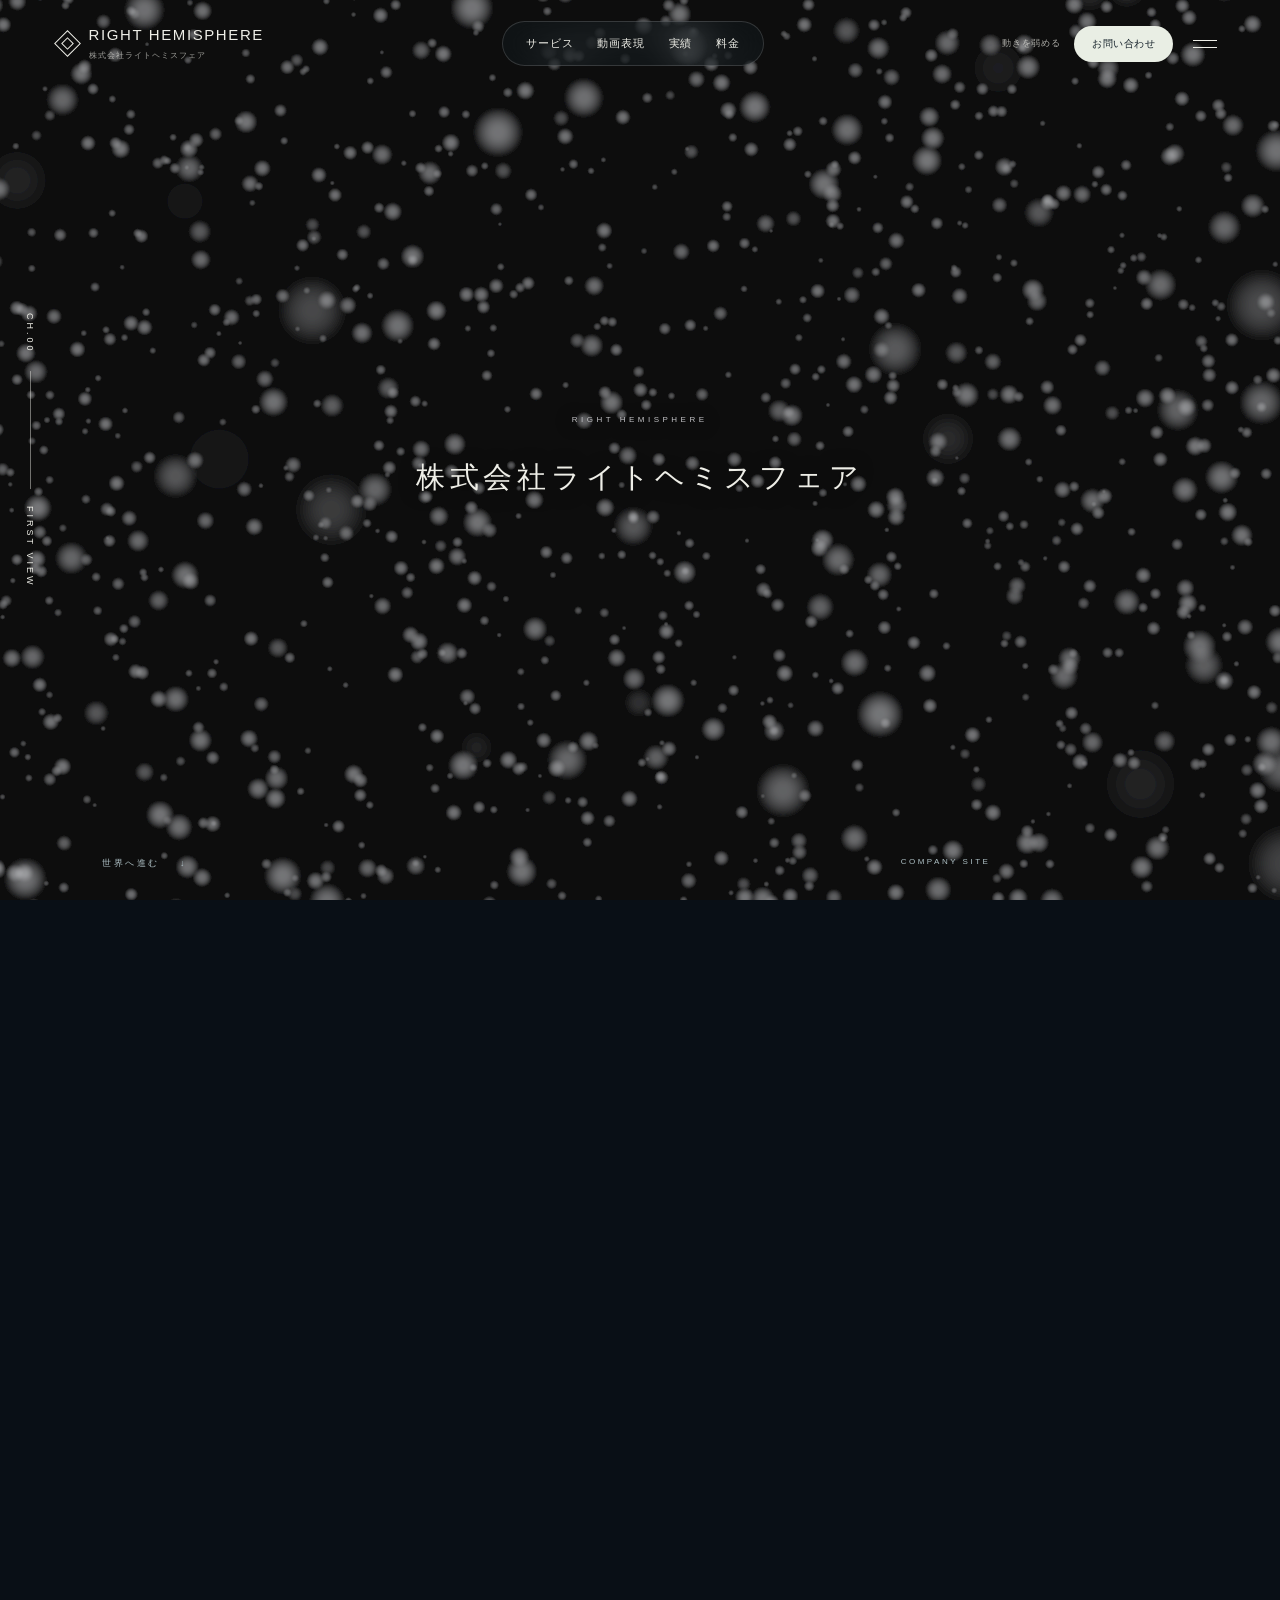
==== commit 9c259cc6: "Add temporary moving service backgrounds and scroll travel" ====
--- a/index.html
+++ b/index.html
@@ -1,5 +1,5 @@
-<!doctype html><html lang="ja"><head><meta charset="utf-8"><meta name="viewport" content="width=device-width,initial-scale=1,viewport-fit=cover"><meta name="robots" content="noindex,nofollow"><meta name="description" content="株式会社ライトヘミスフェア。動画制作・マーケティングのサービス、動画表現、実績、料金を一つの流れで。"><title>RIGHT HEMISPHERE — 株式会社ライトヘミスフェア</title><link rel="icon" href="data:image/svg+xml,%3Csvg xmlns='http://www.w3.org/2000/svg' viewBox='0 0 40 40'%3E%3Crect width='40' height='40' rx='9' fill='%230b1118'/%3E%3Cpath d='M10 29V11h12c10 0 10 12 0 12H10m12-1 9 7' fill='none' stroke='%23d7e8e2' stroke-width='2'/%3E%3C/svg%3E"><link rel="stylesheet" href="site.b2f78f8add09.css"><link rel="stylesheet" href="company.13a84bfcb4d9.css"><script src="app.ae47a06578c8.js" defer></script><script src="company.4720c2dbfc5d.js" defer></script><meta property="og:type" content="website"><meta property="og:site_name" content="RIGHT HEMISPHERE"><meta property="og:title" content="株式会社ライトヘミスフェア"><meta property="og:description" content="動画制作とマーケティングのサービス・動画表現・実績・制作料金をご紹介します。"><meta name="referrer" content="strict-origin-when-cross-origin"></head><body><a class="skip" href="#about">本文へ進む</a><div class="world" aria-hidden="true"><div class="night"></div><iframe style="background:#0c0c0e" id="firstView" title="粒子空間から既存動画へつながる背景" aria-hidden="true" tabindex="-1" src="fv/index.html?v=20261015-five-services"></iframe><div class="media-deck" id="mediaDeck"><div id="loops"></div><canvas id="travel"></canvas><canvas id="journeyCanvas"></canvas></div><div class="black-tide" id="blackTide"></div><div class="ambient"></div><canvas id="prism"></canvas><div id="fallback" class="fallback"><svg viewBox="0 0 700 600"><path d="M330 30L70 510L620 505Z" fill="#b8dcd815" stroke="#c7e5e0"/><path d="M330 30L370 56L665 540L620 505Z" fill="#b0cce41c" stroke="#c7e5e080"/></svg></div><canvas id="dust"></canvas><div class="grain"></div><div id="flash" class="flash"></div></div><div id="journeyStatus" class="journey-status" role="status" hidden></div>
-<header id="header" class="header"><a class="brand" href="#prologue" aria-label="RIGHT HEMISPHERE 最初へ"><i aria-hidden="true"></i><span>RIGHT HEMISPHERE<small>株式会社ライトヘミスフェア</small></span></a><nav class="top-nav" aria-label="サイトナビゲーション"><a href="#about">サービス</a><a href="#works">動画表現</a><a href="#case-property">実績</a><a href="#pricing-full">料金</a></nav><div class="header-actions"><button id="motionToggle" class="motion-toggle" aria-pressed="false">動きを弱める</button><a class="contact-link" href="#contact">お問い合わせ</a><button id="menuOpen" class="burger" aria-label="メニューを開く"><i></i></button></div></header><aside class="rail" aria-hidden="true"><span id="railNumber">CH.00</span><div class="rail-line"><i id="railFill"></i></div><span id="railName">FIRST VIEW</span></aside><main><section id="prologue" class="chapter intro" data-chapter="FIRST VIEW"><div class="intro-stage"><div class="intro-copy" id="introCopy"><span class="eyebrow">RIGHT HEMISPHERE</span><h1>株式会社ライトヘミスフェア</h1></div><div class="intro-bottom"><a href="#rooftop">世界へ進む <span>↓</span></a><span>COMPANY SITE</span></div></div></section><section id="rooftop" class="chapter film-chapter rooftop-chapter" data-chapter="CONCEPT"><div class="scene"><div class="surface company-surface concept-surface"><div class="eyebrow">CONCEPT</div><h2>マーケティング戦略を<br>映像で表現する。</h2><p>誰に、何を、どのように。<br>商品やサービスの魅力を最大限に伝え、<br>ユーザーの感情や思考を動かす動画表現。</p><a class="subtle-link" href="#about">サービスを見る <span>↓</span></a></div></div></section><section id="about" class="chapter film-chapter service-journey" data-chapter="VIDEO AD" data-service="0" data-copy-position="right"><div class="scene"><div class="surface company-surface"><div class="eyebrow"><em>01</em> SERVICES</div><h2>動画広告</h2><p class="lead">商品・サービスや掲載先に合わせた動画広告を制作します。訴求や台本の内容に沿って、素材と編集による表現を組み立てます。</p><a class="subtle-link" href="#about-inside">映像の世界へ <span>↓</span></a></div></div><span id="about-inside" class="inner-anchor" aria-hidden="true"></span></section><section id="philosophy" class="chapter film-chapter service-journey" data-chapter="SOCIAL MEDIA" data-service="1" data-copy-position="right"><div class="scene"><div class="surface company-surface"><div class="eyebrow"><em>02</em> SERVICES</div><h2>SNS運用</h2><p class="lead">SNS向けの動画や投稿を通じた、継続的な発信を支援します。発信する内容や動画の見せ方を検討し、制作・運用につなげます。</p><a class="subtle-link" href="#philosophy-inside">映像の世界へ <span>↓</span></a></div></div><span id="philosophy-inside" class="inner-anchor" aria-hidden="true"></span></section><section id="ai" class="chapter film-chapter service-journey" data-chapter="VIDEO CREATIVE" data-service="2" data-copy-position="lower-left"><div class="scene"><div class="surface company-surface"><div class="eyebrow"><em>03</em> SERVICES</div><h2>動画クリエイティブ<br>制作代行</h2><p class="lead">撮影素材やAI生成素材、文字・図形・イラストなどを用いた動画を制作します。広告やSNSなど、用途に合わせた動画表現をご相談いただけます。</p><a class="subtle-link" href="#ai-inside">映像の世界へ <span>↓</span></a></div></div><span id="ai-inside" class="inner-anchor" aria-hidden="true"></span></section><section id="creative" class="chapter film-chapter service-journey" data-chapter="MARKETING" data-service="3" data-copy-position="lower-left"><div class="scene"><div class="surface company-surface"><div class="eyebrow"><em>04</em> SERVICES</div><h2>マーケティング支援</h2><p class="lead">商品・サービスの訴求や、動画での表現方法を検討します。マーケティングの意図を整理し、動画の企画・制作につながる判断を支援します。</p><a class="subtle-link" href="#creative-inside">映像の世界へ <span>↓</span></a></div></div><span id="creative-inside" class="inner-anchor" aria-hidden="true"></span></section><section id="live" class="chapter film-chapter service-journey" data-chapter="AI VIDEO" data-service="4" data-copy-position="lower-right"><div class="scene"><div class="surface company-surface"><div class="eyebrow"><em>05</em> SERVICES</div><h2>AIを活用した動画制作</h2><p class="lead">生成AIによる映像・画像素材を活用した動画を制作します。実写素材やアニメーションと組み合わせ、制作したい表現に合わせてご相談いただけます。</p><a class="subtle-link" href="#live-inside">映像の世界へ <span>↓</span></a></div></div><span id="live-inside" class="inner-anchor" aria-hidden="true"></span></section><div class="cape-gate" aria-hidden="true"></div><section id="works" class="chapter works-chapter" data-chapter="EXPRESSIONS"><div class="works-sticky"><div class="works-header"><div><div class="eyebrow"><em>06</em> VIDEO EXPRESSIONS</div><h2>動画表現</h2></div><p>商品・サービスの紹介や動画広告に活用できる、<br>さまざまな動画表現をご紹介します。</p></div><div class="works-window"><div id="worksTrack" class="works-track"><button class="work-card" data-work="0" data-video="talk-27ccb4b64521" data-note="" aria-label="トーク動画：動画を再生"><div class="portrait"><img src="company-media/talk-27ccb4b64521.jpg" alt="トーク動画の表現見本" loading="lazy"><span class="play-mark" aria-hidden="true">▶</span></div><span>01 / 表現見本を再生</span><h3>トーク動画</h3><p>演者がカメラに向かって話し、商品・サービスの特徴や使い方を紹介します。</p></button><button class="work-card" data-work="1" data-video="vlog-0e054e6774a2" data-note="" aria-label="Vlog風動画：動画を再生"><div class="portrait"><img src="company-media/vlog-0e054e6774a2.jpg" alt="Vlog風動画の表現見本" loading="lazy"><span class="play-mark" aria-hidden="true">▶</span></div><span>02 / 表現見本を再生</span><h3>Vlog風動画</h3><p>日常や体験の流れを通して、商品・サービスの使用場面を見せます。</p></button><button class="work-card" data-work="2" data-video="avatar-6c2cd410f1b4" data-note="" aria-label="AIアバター：動画を再生"><div class="portrait"><img src="company-media/avatar-6c2cd410f1b4.jpg" alt="AIアバターの表現見本" loading="lazy"><span class="play-mark" aria-hidden="true">▶</span></div><span>03 / 表現見本を再生</span><h3>AIアバター</h3><p>AIで生成した人物を話し手に、商品やサービスを紹介します。</p></button><button class="work-card" data-work="3" data-video="vtuber-6756c906fc2b" data-note="" aria-label="AI VTuber：動画を再生"><div class="portrait"><img src="company-media/vtuber-6756c906fc2b.jpg" alt="和装キツネのAI VTuberの表現見本" loading="lazy"><span class="play-mark" aria-hidden="true">▶</span></div><span>04 / 表現見本を再生</span><h3>AI VTuber</h3><p>AIを活用して制作する、アニメ調のキャラクターによる動画です。語りや表情、身振りを組み合わせて表現します。</p></button><button class="work-card" data-work="4" data-video="motion-ac9fcb47bda2" data-note="" aria-label="モーショングラフィックス：動画を再生"><div class="portrait"><img src="company-media/motion-ac9fcb47bda2.jpg" alt="モーショングラフィックスの表現見本" loading="lazy"><i class="play-mark" aria-hidden="true">▶</i></div><span>05 / 表現見本を再生</span><h3>モーショングラフィックス</h3><p>文字・図形・ロゴの動きを組み合わせ、メッセージを視覚的に表現します。</p></button><button class="work-card" data-work="5" data-video="illustration-cb7f41182b95" data-note="" aria-label="イラストアニメーション：動画を再生"><div class="portrait"><img src="company-media/illustration-cb7f41182b95.jpg" alt="イラストアニメーションの表現見本" loading="lazy"><span class="play-mark" aria-hidden="true">▶</span></div><span>06 / 表現見本を再生</span><h3>イラストアニメーション</h3><p>イラストに瞬きや揺れなどの動きを加え、場面や感情を表現します。</p></button><button class="work-card" data-work="6" data-video="motion-comic-669017996660" data-note="" aria-label="モーションコミック：動画を再生"><div class="portrait"><img src="company-media/motion-comic-669017996660.jpg" alt="モーションコミックの表現見本" loading="lazy"><span class="play-mark" aria-hidden="true">▶</span></div><span>07 / 表現見本を再生</span><h3>モーションコミック</h3><p>漫画の人物やコマ、セリフに動きを加え、物語を展開します。</p></button><button class="work-card" data-work="8" data-video="infographic-5a4de4361dcd" data-note="" aria-label="インフォグラフィック：動画を再生"><div class="portrait"><img src="company-media/infographic-5a4de4361dcd.jpg" alt="折れ線インフォグラフィックの表現見本" loading="lazy"><span class="play-mark" aria-hidden="true">▶</span></div><span>08 / 表現見本を再生</span><h3>インフォグラフィック</h3><p>数値や仕組み、手順を、図解と動きでわかりやすく伝えます。</p></button><button class="work-card" data-work="9" data-video="clay-0fd35ba34732" data-note="" aria-label="その他表現：クレイアニメーションを再生"><div class="portrait"><img src="company-media/clay-0fd35ba34732.jpg" alt="クレイアニメーションの表現見本" loading="lazy"><span class="play-mark" aria-hidden="true">▶</span></div><span>09 / 表現見本を再生</span><h3>その他表現</h3><p>AIクレイアニメーション、ペーパークラフトアニメーション、リリックビデオ、ミュージックビデオ風など、質感や音楽を生かした動画表現もご紹介します。</p></button></div></div><div class="works-progress"><i id="worksProgress"></i></div></div></section>
+<!doctype html><html lang="ja"><head><meta charset="utf-8"><meta name="viewport" content="width=device-width,initial-scale=1,viewport-fit=cover"><meta name="robots" content="noindex,nofollow"><meta name="description" content="株式会社ライトヘミスフェア。動画制作・マーケティングのサービス、動画表現、実績、料金を一つの流れで。"><title>RIGHT HEMISPHERE — 株式会社ライトヘミスフェア</title><link rel="icon" href="data:image/svg+xml,%3Csvg xmlns='http://www.w3.org/2000/svg' viewBox='0 0 40 40'%3E%3Crect width='40' height='40' rx='9' fill='%230b1118'/%3E%3Cpath d='M10 29V11h12c10 0 10 12 0 12H10m12-1 9 7' fill='none' stroke='%23d7e8e2' stroke-width='2'/%3E%3C/svg%3E"><link rel="stylesheet" href="site.b2f78f8add09.css"><link rel="stylesheet" href="company.13a84bfcb4d9.css"><script src="app.80b61f55fc54.js" defer></script><script src="company.4720c2dbfc5d.js" defer></script><meta property="og:type" content="website"><meta property="og:site_name" content="RIGHT HEMISPHERE"><meta property="og:title" content="株式会社ライトヘミスフェア"><meta property="og:description" content="動画制作とマーケティングのサービス・動画表現・実績・制作料金をご紹介します。"><meta name="referrer" content="strict-origin-when-cross-origin"></head><body><a class="skip" href="#about">本文へ進む</a><div class="world" aria-hidden="true"><div class="night"></div><iframe style="background:#0c0c0e" id="firstView" title="粒子空間から既存動画へつながる背景" aria-hidden="true" tabindex="-1" src="fv/index.html?v=20261015-five-services"></iframe><div class="media-deck" id="mediaDeck"><div id="loops"></div><canvas id="travel"></canvas><canvas id="journeyCanvas"></canvas></div><div class="black-tide" id="blackTide"></div><div class="ambient"></div><canvas id="prism"></canvas><div id="fallback" class="fallback"><svg viewBox="0 0 700 600"><path d="M330 30L70 510L620 505Z" fill="#b8dcd815" stroke="#c7e5e0"/><path d="M330 30L370 56L665 540L620 505Z" fill="#b0cce41c" stroke="#c7e5e080"/></svg></div><canvas id="dust"></canvas><div class="grain"></div><div id="flash" class="flash"></div></div><div id="journeyStatus" class="journey-status" role="status" hidden></div>
+<header id="header" class="header"><a class="brand" href="#prologue" aria-label="RIGHT HEMISPHERE 最初へ"><i aria-hidden="true"></i><span>RIGHT HEMISPHERE<small>株式会社ライトヘミスフェア</small></span></a><nav class="top-nav" aria-label="サイトナビゲーション"><a href="#about">サービス</a><a href="#works">動画表現</a><a href="#case-property">実績</a><a href="#pricing-full">料金</a></nav><div class="header-actions"><button id="motionToggle" class="motion-toggle" aria-pressed="false">動きを弱める</button><a class="contact-link" href="#contact">お問い合わせ</a><button id="menuOpen" class="burger" aria-label="メニューを開く"><i></i></button></div></header><aside class="rail" aria-hidden="true"><span id="railNumber">CH.00</span><div class="rail-line"><i id="railFill"></i></div><span id="railName">FIRST VIEW</span></aside><main><section id="prologue" class="chapter intro" data-chapter="FIRST VIEW"><div class="intro-stage"><div class="intro-copy" id="introCopy"><span class="eyebrow">RIGHT HEMISPHERE</span><h1>株式会社ライトヘミスフェア</h1></div><div class="intro-bottom"><a href="#rooftop">世界へ進む <span>↓</span></a><span>COMPANY SITE</span></div></div></section><section id="rooftop" class="chapter film-chapter rooftop-chapter" data-chapter="CONCEPT"><div class="scene"><div class="surface company-surface concept-surface"><div class="eyebrow">CONCEPT</div><h2>マーケティング戦略を<br>映像で表現する。</h2><p>誰に、何を、どのように。<br>商品やサービスの魅力を最大限に伝え、<br>ユーザーの感情や思考を動かす動画表現。</p><a class="subtle-link" href="#about">サービスを見る <span>↓</span></a></div></div></section><section id="about" class="chapter film-chapter service-journey" data-chapter="VIDEO AD" data-service="0" data-copy-position="right"><div class="scene"><div class="surface company-surface"><div class="eyebrow"><em>01</em> SERVICES</div><h2>動画広告</h2><p class="lead">商品・サービスや掲載先に合わせた動画広告を制作します。訴求や台本の内容に沿って、素材と編集による表現を組み立てます。</p><a class="subtle-link" href="#philosophy">次のシーンへ <span>↓</span></a></div></div><span id="about-inside" class="inner-anchor" aria-hidden="true"></span></section><section id="philosophy" class="chapter film-chapter service-journey" data-chapter="SOCIAL MEDIA" data-service="1" data-copy-position="right"><div class="scene"><div class="surface company-surface"><div class="eyebrow"><em>02</em> SERVICES</div><h2>SNS運用</h2><p class="lead">SNS向けの動画や投稿を通じた、継続的な発信を支援します。発信する内容や動画の見せ方を検討し、制作・運用につなげます。</p><a class="subtle-link" href="#ai">次のシーンへ <span>↓</span></a></div></div><span id="philosophy-inside" class="inner-anchor" aria-hidden="true"></span></section><section id="ai" class="chapter film-chapter service-journey" data-chapter="VIDEO CREATIVE" data-service="2" data-copy-position="lower-left"><div class="scene"><div class="surface company-surface"><div class="eyebrow"><em>03</em> SERVICES</div><h2>動画クリエイティブ<br>制作代行</h2><p class="lead">撮影素材やAI生成素材、文字・図形・イラストなどを用いた動画を制作します。広告やSNSなど、用途に合わせた動画表現をご相談いただけます。</p><a class="subtle-link" href="#creative">次のシーンへ <span>↓</span></a></div></div><span id="ai-inside" class="inner-anchor" aria-hidden="true"></span></section><section id="creative" class="chapter film-chapter service-journey" data-chapter="MARKETING" data-service="3" data-copy-position="lower-left"><div class="scene"><div class="surface company-surface"><div class="eyebrow"><em>04</em> SERVICES</div><h2>マーケティング支援</h2><p class="lead">商品・サービスの訴求や、動画での表現方法を検討します。マーケティングの意図を整理し、動画の企画・制作につながる判断を支援します。</p><a class="subtle-link" href="#live">次のシーンへ <span>↓</span></a></div></div><span id="creative-inside" class="inner-anchor" aria-hidden="true"></span></section><section id="live" class="chapter film-chapter service-journey" data-chapter="AI VIDEO" data-service="4" data-copy-position="lower-right"><div class="scene"><div class="surface company-surface"><div class="eyebrow"><em>05</em> SERVICES</div><h2>AIを活用した動画制作</h2><p class="lead">生成AIによる映像・画像素材を活用した動画を制作します。実写素材やアニメーションと組み合わせ、制作したい表現に合わせてご相談いただけます。</p><a class="subtle-link" href="#works">動画表現を見る <span>↓</span></a></div></div><span id="live-inside" class="inner-anchor" aria-hidden="true"></span></section><div class="cape-gate" aria-hidden="true"></div><section id="works" class="chapter works-chapter" data-chapter="EXPRESSIONS"><div class="works-sticky"><div class="works-header"><div><div class="eyebrow"><em>06</em> VIDEO EXPRESSIONS</div><h2>動画表現</h2></div><p>商品・サービスの紹介や動画広告に活用できる、<br>さまざまな動画表現をご紹介します。</p></div><div class="works-window"><div id="worksTrack" class="works-track"><button class="work-card" data-work="0" data-video="talk-27ccb4b64521" data-note="" aria-label="トーク動画：動画を再生"><div class="portrait"><img src="company-media/talk-27ccb4b64521.jpg" alt="トーク動画の表現見本" loading="lazy"><span class="play-mark" aria-hidden="true">▶</span></div><span>01 / 表現見本を再生</span><h3>トーク動画</h3><p>演者がカメラに向かって話し、商品・サービスの特徴や使い方を紹介します。</p></button><button class="work-card" data-work="1" data-video="vlog-0e054e6774a2" data-note="" aria-label="Vlog風動画：動画を再生"><div class="portrait"><img src="company-media/vlog-0e054e6774a2.jpg" alt="Vlog風動画の表現見本" loading="lazy"><span class="play-mark" aria-hidden="true">▶</span></div><span>02 / 表現見本を再生</span><h3>Vlog風動画</h3><p>日常や体験の流れを通して、商品・サービスの使用場面を見せます。</p></button><button class="work-card" data-work="2" data-video="avatar-6c2cd410f1b4" data-note="" aria-label="AIアバター：動画を再生"><div class="portrait"><img src="company-media/avatar-6c2cd410f1b4.jpg" alt="AIアバターの表現見本" loading="lazy"><span class="play-mark" aria-hidden="true">▶</span></div><span>03 / 表現見本を再生</span><h3>AIアバター</h3><p>AIで生成した人物を話し手に、商品やサービスを紹介します。</p></button><button class="work-card" data-work="3" data-video="vtuber-6756c906fc2b" data-note="" aria-label="AI VTuber：動画を再生"><div class="portrait"><img src="company-media/vtuber-6756c906fc2b.jpg" alt="和装キツネのAI VTuberの表現見本" loading="lazy"><span class="play-mark" aria-hidden="true">▶</span></div><span>04 / 表現見本を再生</span><h3>AI VTuber</h3><p>AIを活用して制作する、アニメ調のキャラクターによる動画です。語りや表情、身振りを組み合わせて表現します。</p></button><button class="work-card" data-work="4" data-video="motion-ac9fcb47bda2" data-note="" aria-label="モーショングラフィックス：動画を再生"><div class="portrait"><img src="company-media/motion-ac9fcb47bda2.jpg" alt="モーショングラフィックスの表現見本" loading="lazy"><i class="play-mark" aria-hidden="true">▶</i></div><span>05 / 表現見本を再生</span><h3>モーショングラフィックス</h3><p>文字・図形・ロゴの動きを組み合わせ、メッセージを視覚的に表現します。</p></button><button class="work-card" data-work="5" data-video="illustration-cb7f41182b95" data-note="" aria-label="イラストアニメーション：動画を再生"><div class="portrait"><img src="company-media/illustration-cb7f41182b95.jpg" alt="イラストアニメーションの表現見本" loading="lazy"><span class="play-mark" aria-hidden="true">▶</span></div><span>06 / 表現見本を再生</span><h3>イラストアニメーション</h3><p>イラストに瞬きや揺れなどの動きを加え、場面や感情を表現します。</p></button><button class="work-card" data-work="6" data-video="motion-comic-669017996660" data-note="" aria-label="モーションコミック：動画を再生"><div class="portrait"><img src="company-media/motion-comic-669017996660.jpg" alt="モーションコミックの表現見本" loading="lazy"><span class="play-mark" aria-hidden="true">▶</span></div><span>07 / 表現見本を再生</span><h3>モーションコミック</h3><p>漫画の人物やコマ、セリフに動きを加え、物語を展開します。</p></button><button class="work-card" data-work="8" data-video="infographic-5a4de4361dcd" data-note="" aria-label="インフォグラフィック：動画を再生"><div class="portrait"><img src="company-media/infographic-5a4de4361dcd.jpg" alt="折れ線インフォグラフィックの表現見本" loading="lazy"><span class="play-mark" aria-hidden="true">▶</span></div><span>08 / 表現見本を再生</span><h3>インフォグラフィック</h3><p>数値や仕組み、手順を、図解と動きでわかりやすく伝えます。</p></button><button class="work-card" data-work="9" data-video="clay-0fd35ba34732" data-note="" aria-label="その他表現：クレイアニメーションを再生"><div class="portrait"><img src="company-media/clay-0fd35ba34732.jpg" alt="クレイアニメーションの表現見本" loading="lazy"><span class="play-mark" aria-hidden="true">▶</span></div><span>09 / 表現見本を再生</span><h3>その他表現</h3><p>AIクレイアニメーション、ペーパークラフトアニメーション、リリックビデオ、ミュージックビデオ風など、質感や音楽を生かした動画表現もご紹介します。</p></button></div></div><div class="works-progress"><i id="worksProgress"></i></div></div></section>
 <section id="case-property" class="chapter paper-chapter compact-chapter" data-chapter="WORKS"><div class="editorial compact-layout"><div class="eyebrow"><em>07</em> WORKS</div><h2>実績紹介</h2><div class="cases-grid"><article class="case-layout metric-card"><span class="case-expression">トーク動画</span><h3>不動産一括査定の資料請求</h3><dl class="case-metrics"><div><dt>ROAS</dt><dd><b data-count="220" aria-label="220％">220</b><span>％</span></dd></div><div><dt>月獲得数</dt><dd><b data-count="800" aria-label="800件">800</b><span>件</span></dd></div><div><dt>獲得CPA</dt><dd><b data-count="3000" aria-label="3,000円台">3,000</b><span>円台</span></dd></div></dl></article><article id="case-community" class="case-layout metric-card"><span class="case-expression">Vlog風動画</span><h3>コミュニティへのリスト獲得</h3><dl class="case-metrics"><div><dt>ROAS</dt><dd><b data-count="250" aria-label="250％">250</b><span>％</span></dd></div><div><dt>月獲得数</dt><dd><b data-count="400" aria-label="400件">400</b><span>件</span></dd></div><div><dt>LINE CPA</dt><dd><b data-count="2000" aria-label="2,000円台">2,000</b><span>円台</span></dd></div></dl></article></div></div></section>
 <section id="pricing-full" class="chapter paper-chapter compact-chapter" data-chapter="PRICING"><div class="editorial compact-layout"><div class="eyebrow"><em>08</em> PRICING</div><h2>制作料金</h2><div class="pricing-summary"><h3>1本あたりの制作料金</h3><table class="pricing-examples"><thead><tr><th scope="col">制作内容</th><th scope="col">税別／本</th><th scope="col">税込／本</th></tr></thead><tbody><tr id="pricing-plan-full"><th scope="row">台本から編集までの一括作成</th><td>80,000円</td><td>88,000円</td></tr><tr id="pricing-shoot"><th scope="row">素材撮影＋編集</th><td>50,000円</td><td>55,000円</td></tr><tr id="pricing-edit"><th scope="row">素材選択＋編集</th><td>30,000円</td><td>33,000円</td></tr></tbody></table><div class="pricing-actions"><a href="https://goshi-54.github.io/righthemisphere-pricing/guide/" target="_blank" rel="noopener noreferrer">料金・納品仕様の詳細 ↗</a><a href="https://goshi-54.github.io/righthemisphere-pricing/" target="_blank" rel="noopener noreferrer">料金シミュレーター ↗</a></div></div></div></section>
 <section id="contact" class="chapter paper-chapter compact-chapter" data-chapter="CONTACT"><div class="editorial company-contact"><div class="eyebrow"><em>09</em> CONTACT</div><div class="contact-grid"><div><h2>お問い合わせ</h2><p>動画制作、SNS運用、マーケティング支援に関する<br>ご相談・お問い合わせ。</p><h3>ご相談内容の例</h3><ul class="contact-examples"><li>商品・サービスを動画で紹介したい</li><li>動画広告やSNS向けの動画を制作したい</li><li>AIを使った映像表現を相談したい</li><li>制作とマーケティングをあわせて相談したい</li></ul><a class="back-top" href="#prologue">ページの最初へ ↑</a></div><div class="form-wire" aria-label="お問い合わせフォーム"><p class="form-help" role="status">お問い合わせの受付はまだ開始していません。</p><fieldset disabled style="border:0;padding:0;margin:20px 0 0;min-width:0"><div class="field"><label for="contact-name">お名前 <span>必須</span></label><input id="contact-name" name="name" autocomplete="off" maxlength="100"></div><div class="field"><label for="contact-company">会社名 <span>任意</span></label><input id="contact-company" name="company" autocomplete="off" maxlength="150"></div><div class="field"><label for="contact-email">メールアドレス <span>必須</span></label><input id="contact-email" name="email" type="email" autocomplete="off" maxlength="254"></div><div class="field"><label for="contact-message">ご相談内容 <span>必須</span></label><textarea id="contact-message" name="message" rows="6" maxlength="2000"></textarea></div><button class="button" type="button" disabled>お問い合わせを送信する <span>→</span></button></fieldset></div></div></div></section></main><footer class="footer"><a class="brand" href="#prologue"><i aria-hidden="true"></i><span>RIGHT HEMISPHERE<small>株式会社ライトヘミスフェア</small></span></a><p>動画制作とマーケティング</p><div><a href="#contact">お問い合わせ ↑</a><span>VIDEO & MARKETING</span></div></footer><dialog id="menu" class="menu" aria-label="全シーンへのメニュー"><button class="close" data-close="menu" aria-label="メニューを閉じる">×</button><div class="eyebrow">6 SECTIONS / 11 SCENES</div><nav id="chapterMenu" aria-label="全シーン"></nav><span class="menu-foot">サービスから、ご相談まで</span></dialog><dialog id="workDetail" class="work-dialog" aria-labelledby="workTitle"><button class="close" data-close="workDetail" aria-label="動画を閉じる">×</button><video id="workVideo" controls playsinline preload="none" hidden></video><img id="workImage" alt=""><div class="work-dialog-copy"><span class="eyebrow">EXPRESSION SAMPLE / 表現の見本</span><h2 id="workTitle"></h2><p id="workDescription"></p><p id="workNote" class="small-note"></p></div></dialog></body></html>
